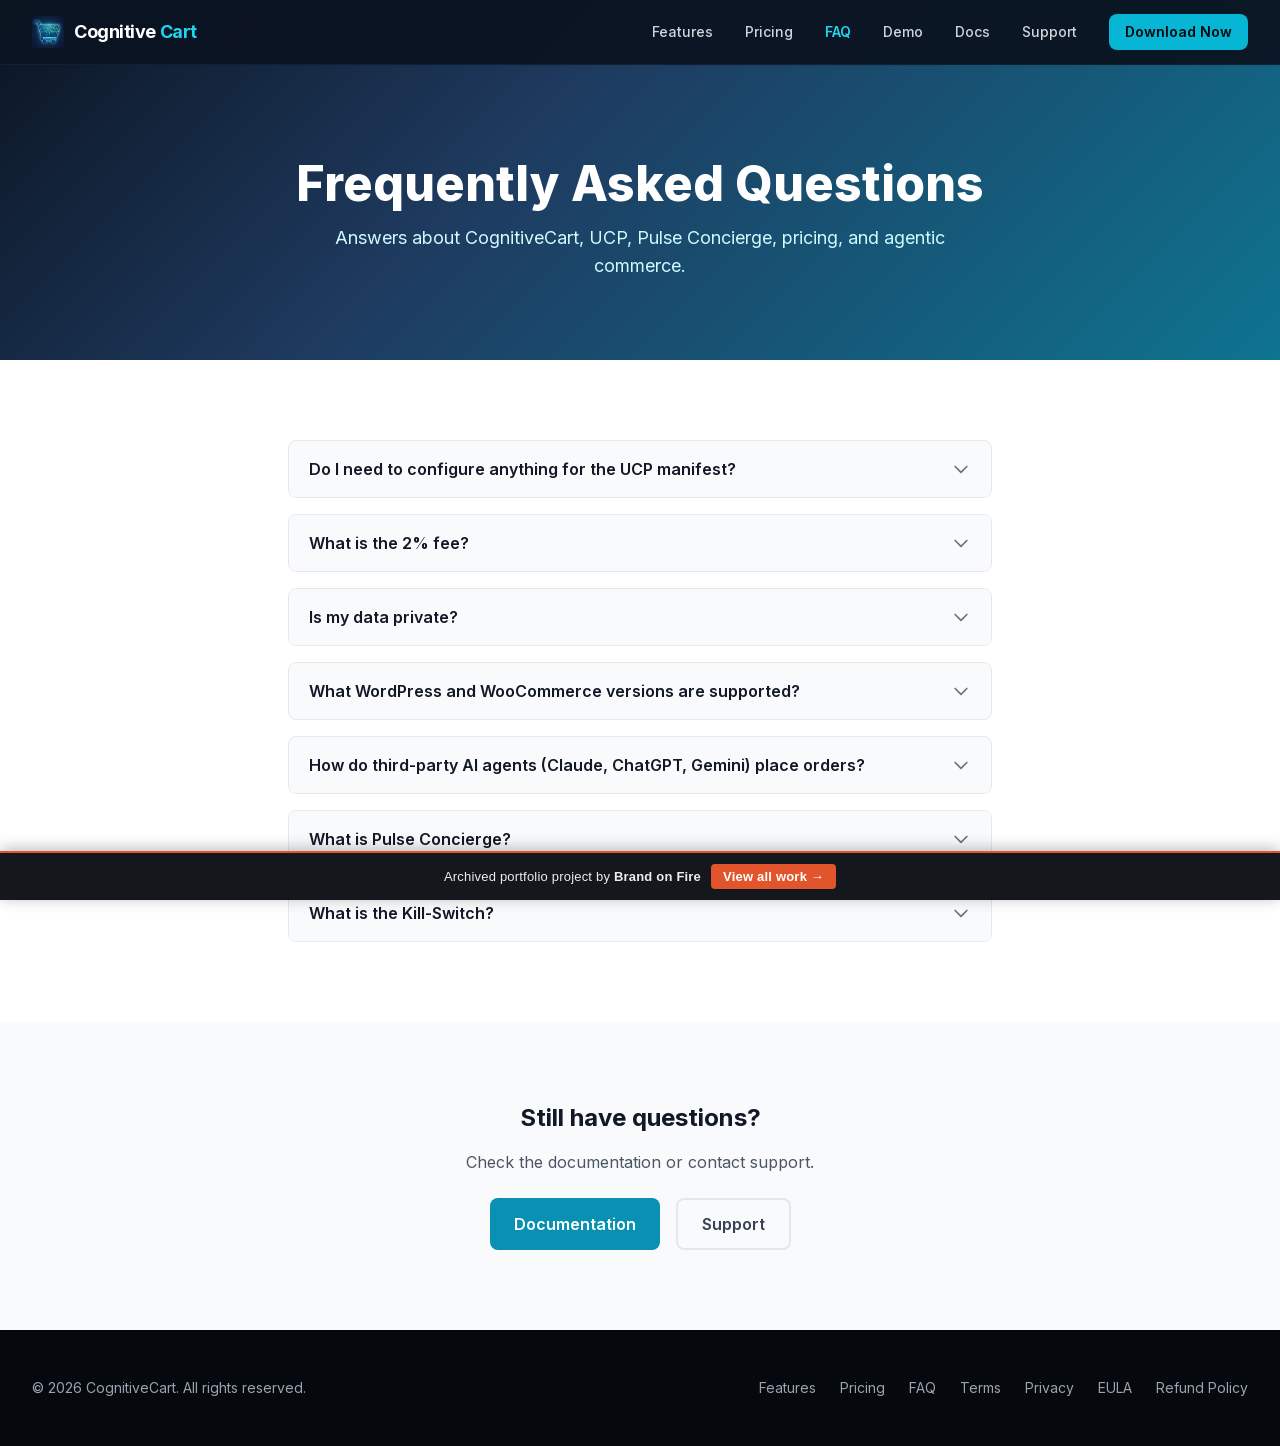
==== faq/index.html @ ac9eb041 "feat: contact forms view-only (pointer-events:none) — no useless form interaction" ====
<!doctype html><html lang="en" data-bofp="0"><head><meta charset="UTF-8"><meta name="viewport" content="width=device-width, initial-scale=1.0"><title>FAQ – CognitiveCart Agentic Commerce Gateway for WooCommerce</title><meta name="description" content="Frequently asked questions about CognitiveCart: UCP manifest, 2% fee, data privacy, requirements, Pulse Concierge, third-party AI checkout, and more."><link rel="canonical" href="/faq/"><meta property="og:type" content="website"><meta property="og:title" content="FAQ – CognitiveCart"><meta property="og:description" content="Frequently asked questions about CognitiveCart for WooCommerce and agentic commerce."><meta property="og:url" content="/faq/"><meta property="og:image" content="../_a/1ff753226290.webp"><meta property="og:site_name" content="CognitiveCart"><meta name="twitter:card" content="summary_large_image"><meta name="twitter:title" content="FAQ – CognitiveCart"><meta name="twitter:description" content="FAQ about CognitiveCart, UCP, Pulse Concierge, and pricing."><link rel="icon" type="image/png" href="../assets/icon.png"><link rel="apple-touch-icon" href="../assets/icon.png"><link rel="stylesheet" href="../style.css"><style>[data-bofp="1"]{background-color:rgb(255, 255, 255)!important;color:rgb(31, 41, 55)!important}[data-bofp="2"]{background-color:rgba(11, 20, 33, 0.95)!important;color:rgb(31, 41, 55)!important}[data-bofp="3"]{background-color:rgb(255, 255, 255)!important;color:rgb(31, 41, 55)!important}[data-bofp="4"]{background-color:rgb(248, 250, 252)!important;color:rgb(31, 41, 55)!important}[data-bofp="5"]{background-color:rgb(5, 8, 13)!important;color:rgb(156, 163, 175)!important}</style><meta name="robots" content="noindex, nofollow"><style id="bof-noform">form,form *,fieldset,fieldset *,input,textarea,select,label.fusion-form-label,.wpcf7,.wpcf7 *,.fusion-form,.fusion-form *,.fusion-contact-form,.fusion-contact-form *,.elementor-form,.elementor-form *,.gform_wrapper,.gform_wrapper *,[class*="contact-form"],[class*="contact-form"] *,[id*="contact-form"],[id*="contact-form"] *{pointer-events:none!important;cursor:default!important;-webkit-user-select:none!important;user-select:none!important}</style></head><body class="font-sans text-gray-800 bg-white antialiased" data-bofp="1"><header class="fixed top-0 left-0 right-0 z-50 bg-navy-800/95 backdrop-blur-sm border-b border-navy-700 shadow-sm" data-bofp="2"><nav class="max-w-7xl mx-auto px-4 sm:px-6 lg:px-8"><div class="flex items-center justify-between h-16"><a href="../index.html" class="flex items-center gap-2.5"><img src="../_a/330b954e0a49.webp" alt="CognitiveCart icon" class="h-8 w-8" decoding="sync"><span class="text-lg font-bold text-white tracking-tight">Cognitive <span class="text-cyan-400">Cart</span></span></a><div class="hidden md:flex items-center gap-8"><a href="../features/index.html" class="text-sm font-medium text-gray-300 hover:text-cyan-400 transition-colors">Features</a><a href="../pricing/index.html" class="text-sm font-medium text-gray-300 hover:text-cyan-400 transition-colors">Pricing</a><a href="../faq/index.html" class="text-sm font-medium text-cyan-400 font-semibold">FAQ</a><a href="https://demo.cognitivecartplugin.com" target="_blank" rel="noopener" class="text-sm font-medium text-gray-300 hover:text-cyan-400 transition-colors">Demo</a><a href="https://docs.cognitivecartplugin.com" target="_blank" rel="noopener" class="text-sm font-medium text-gray-300 hover:text-cyan-400 transition-colors">Docs</a><a href="https://gauchoplugins.com/support" target="_blank" rel="noopener" class="text-sm font-medium text-gray-300 hover:text-cyan-400 transition-colors">Support</a><button type="button" id="fs-download-nav" class="inline-flex items-center px-4 py-2 bg-cyan-500 text-navy-900 text-sm font-semibold rounded-lg hover:bg-cyan-400 transition-colors shadow-sm cursor-pointer">Download Now</button></div><button id="mobile-menu-btn" class="md:hidden p-2 text-gray-300 hover:text-cyan-400" aria-label="Toggle menu"><svg class="w-6 h-6" fill="none" stroke="currentColor" viewBox="0 0 24 24"><path stroke-linecap="round" stroke-linejoin="round" stroke-width="2" d="M4 6h16M4 12h16M4 18h16"></path></svg></button></div><div id="mobile-menu" class="hidden md:hidden pb-4"><div class="flex flex-col gap-3"><a href="../features/index.html" class="text-sm font-medium text-gray-300 py-1">Features</a><a href="../pricing/index.html" class="text-sm font-medium text-gray-300 py-1">Pricing</a><a href="../faq/index.html" class="text-sm font-medium text-cyan-400 py-1">FAQ</a><a href="https://demo.cognitivecartplugin.com" target="_blank" rel="noopener" class="text-sm font-medium text-gray-300 hover:text-cyan-400 py-1">Demo</a><a href="https://docs.cognitivecartplugin.com" target="_blank" rel="noopener" class="text-sm font-medium text-gray-300 py-1">Docs</a><a href="https://gauchoplugins.com/support" target="_blank" rel="noopener" class="text-sm font-medium text-gray-300 py-1">Support</a><button type="button" class="fs-download-btn inline-flex items-center justify-center px-4 py-2 bg-cyan-500 text-navy-900 text-sm font-semibold rounded-lg mt-2 cursor-pointer">Download Now</button></div></div></nav></header><main><section class="gradient-hero pt-32 pb-16 lg:pt-40 lg:pb-20"><div class="max-w-4xl mx-auto px-4 sm:px-6 lg:px-8 text-center"><h1 class="text-4xl sm:text-5xl font-extrabold text-white mb-4">Frequently Asked Questions</h1><p class="text-lg text-cyan-100 max-w-2xl mx-auto">Answers about CognitiveCart, UCP, Pulse Concierge, pricing, and agentic commerce.</p></div></section><section class="py-16 lg:py-20 bg-white" data-bofp="3"><div class="max-w-3xl mx-auto px-4 sm:px-6 lg:px-8"><div class="space-y-4"><div class="border border-gray-200 rounded-lg overflow-hidden"><button type="button" class="faq-toggle w-full text-left py-4 px-5 font-semibold text-gray-900 bg-gray-50 hover:bg-gray-100 transition-colors flex items-center justify-between" aria-expanded="false" data-faq="0">
                            Do I need to configure anything for the UCP manifest?
                            <svg class="w-5 h-5 text-gray-500 flex-shrink-0 ml-2 faq-icon" fill="none" stroke="currentColor" viewBox="0 0 24 24"><path stroke-linecap="round" stroke-linejoin="round" stroke-width="2" d="M19 9l-7 7-7-7"></path></svg></button><div class="faq-answer py-4 px-5 bg-white border-t border-gray-100" id="faq-0">No. The UCP manifest is served automatically at <code class="bg-gray-100 px-1 rounded">/.well-known/ucp</code> from your WordPress site. No middleware configuration, API keys, or secrets required. AI crawlers discover your store automatically.</div></div><div class="border border-gray-200 rounded-lg overflow-hidden"><button type="button" class="faq-toggle w-full text-left py-4 px-5 font-semibold text-gray-900 bg-gray-50 hover:bg-gray-100 transition-colors flex items-center justify-between" aria-expanded="false" data-faq="1">
                            What is the 2% fee?
                            <svg class="w-5 h-5 text-gray-500 flex-shrink-0 ml-2 faq-icon" fill="none" stroke="currentColor" viewBox="0 0 24 24"><path stroke-linecap="round" stroke-linejoin="round" stroke-width="2" d="M19 9l-7 7-7-7"></path></svg></button><div class="faq-answer py-4 px-5 bg-white border-t border-gray-100" id="faq-1">The 2% fee applies only to AI-facilitated transactions when Stripe is connected. Community tier ($0) includes all plugin features. Growth tier (2%) adds transaction log and Checkout Sessions for chat and third-party AI agents. Normal WooCommerce checkout has no platform fee.</div></div><div class="border border-gray-200 rounded-lg overflow-hidden"><button type="button" class="faq-toggle w-full text-left py-4 px-5 font-semibold text-gray-900 bg-gray-50 hover:bg-gray-100 transition-colors flex items-center justify-between" aria-expanded="false" data-faq="2">
                            Is my data private?
                            <svg class="w-5 h-5 text-gray-500 flex-shrink-0 ml-2 faq-icon" fill="none" stroke="currentColor" viewBox="0 0 24 24"><path stroke-linecap="round" stroke-linejoin="round" stroke-width="2" d="M19 9l-7 7-7-7"></path></svg></button><div class="faq-answer py-4 px-5 bg-white border-t border-gray-100" id="faq-2">Telemetry requires opt-in. No PII is stored. Daily salted hashing ensures anonymous session correlation only.</div></div><div class="border border-gray-200 rounded-lg overflow-hidden"><button type="button" class="faq-toggle w-full text-left py-4 px-5 font-semibold text-gray-900 bg-gray-50 hover:bg-gray-100 transition-colors flex items-center justify-between" aria-expanded="false" data-faq="3">
                            What WordPress and WooCommerce versions are supported?
                            <svg class="w-5 h-5 text-gray-500 flex-shrink-0 ml-2 faq-icon" fill="none" stroke="currentColor" viewBox="0 0 24 24"><path stroke-linecap="round" stroke-linejoin="round" stroke-width="2" d="M19 9l-7 7-7-7"></path></svg></button><div class="faq-answer py-4 px-5 bg-white border-t border-gray-100" id="faq-3">CognitiveCart requires WordPress 6.0+, PHP 7.4+, and WooCommerce 8.0+. It is tested up to WooCommerce 9.0 and is HPOS (High-Performance Order Storage) compatible.</div></div><div class="border border-gray-200 rounded-lg overflow-hidden"><button type="button" class="faq-toggle w-full text-left py-4 px-5 font-semibold text-gray-900 bg-gray-50 hover:bg-gray-100 transition-colors flex items-center justify-between" aria-expanded="false" data-faq="4">
                            How do third-party AI agents (Claude, ChatGPT, Gemini) place orders?
                            <svg class="w-5 h-5 text-gray-500 flex-shrink-0 ml-2 faq-icon" fill="none" stroke="currentColor" viewBox="0 0 24 24"><path stroke-linecap="round" stroke-linejoin="round" stroke-width="2" d="M19 9l-7 7-7-7"></path></svg></button><div class="faq-answer py-4 px-5 bg-white border-t border-gray-100" id="faq-4">Third-party AI agents do not have access to the customer's WooCommerce session. They discover the store via the UCP manifest, get products via GET /products, then create a checkout session via POST /checkout/create-session with line_items. The user is redirected to the returned Stripe Checkout URL to pay. After payment, the plugin's checkout/complete handler creates the WooCommerce order. Your store must have Stripe Connect configured (CognitiveCart → Connectivity).</div></div><div class="border border-gray-200 rounded-lg overflow-hidden"><button type="button" class="faq-toggle w-full text-left py-4 px-5 font-semibold text-gray-900 bg-gray-50 hover:bg-gray-100 transition-colors flex items-center justify-between" aria-expanded="false" data-faq="5">
                            What is Pulse Concierge?
                            <svg class="w-5 h-5 text-gray-500 flex-shrink-0 ml-2 faq-icon" fill="none" stroke="currentColor" viewBox="0 0 24 24"><path stroke-linecap="round" stroke-linejoin="round" stroke-width="2" d="M19 9l-7 7-7-7"></path></svg></button><div class="faq-answer py-4 px-5 bg-white border-t border-gray-100" id="faq-5">Pulse Concierge detects high-intent visitors using behavioral triggers (e.g. variant cycling, cart stall, coupon hover, scroll depth). When multiple triggers in a group fire, the AI generates a relevant, sales-focused nudge. You can enable an optional AI chat widget on shop pages; nudges then appear in the chat. Requires Worker URL to be configured for AI-generated nudges.</div></div><div class="border border-gray-200 rounded-lg overflow-hidden"><button type="button" class="faq-toggle w-full text-left py-4 px-5 font-semibold text-gray-900 bg-gray-50 hover:bg-gray-100 transition-colors flex items-center justify-between" aria-expanded="false" data-faq="6">
                            What is the Kill-Switch?
                            <svg class="w-5 h-5 text-gray-500 flex-shrink-0 ml-2 faq-icon" fill="none" stroke="currentColor" viewBox="0 0 24 24"><path stroke-linecap="round" stroke-linejoin="round" stroke-width="2" d="M19 9l-7 7-7-7"></path></svg></button><div class="faq-answer py-4 px-5 bg-white border-t border-gray-100" id="faq-6">The Kill-Switch is an emergency toggle in the Intelligence Dashboard to suspend all autonomous agent activity. When active, Pulse and agent-facing features are suspended so you stay in control of when AI can interact with your store.</div></div></div></div></section><section class="py-16 lg:py-20 bg-surface-50" data-bofp="4"><div class="max-w-4xl mx-auto px-4 sm:px-6 lg:px-8 text-center"><h2 class="text-2xl font-bold text-gray-900 mb-4">Still have questions?</h2><p class="text-gray-600 mb-6">Check the documentation or contact support.</p><div class="flex flex-col sm:flex-row gap-4 justify-center"><a href="https://docs.cognitivecartplugin.com" target="_blank" rel="noopener" class="inline-flex items-center justify-center px-6 py-3 bg-cyan-600 text-white font-semibold rounded-lg hover:bg-cyan-700 transition-colors">Documentation</a><a href="https://gauchoplugins.com/support" target="_blank" rel="noopener" class="inline-flex items-center justify-center px-6 py-3 border-2 border-gray-200 text-gray-700 font-semibold rounded-lg hover:border-cyan-300 hover:text-cyan-600 transition-colors">Support</a></div></div></section></main><footer class="bg-navy-900 text-gray-400 py-12" data-bofp="5"><div class="max-w-7xl mx-auto px-4 sm:px-6 lg:px-8"><div class="flex flex-col sm:flex-row items-center justify-between gap-4 text-sm"><p>© 2026 CognitiveCart. All rights reserved.</p><div class="flex gap-6"><a href="../features/index.html" class="hover:text-cyan-400 transition-colors">Features</a><a href="../pricing/index.html" class="hover:text-cyan-400 transition-colors">Pricing</a><a href="../faq/index.html" class="hover:text-cyan-400 transition-colors">FAQ</a><a href="../terms/index.html" class="hover:text-cyan-400 transition-colors">Terms</a><a href="../privacy/index.html" class="hover:text-cyan-400 transition-colors">Privacy</a><a href="https://freemius.com/product/24832/cognitive-cart/legal/eula/" target="_blank" rel="noopener" class="hover:text-cyan-400 transition-colors">EULA</a><a href="https://freemius.com/product/24832/cognitive-cart/legal/eula/#refund_policy_summary" target="_blank" rel="noopener" class="hover:text-cyan-400 transition-colors">Refund Policy</a></div></div></div></footer><!-- bof-portfolio-bar --><a href="https://brandonfire.com/portfolio/" id="bof-portfolio-bar" rel="noopener" style="position:fixed;left:0;right:0;bottom:0;z-index:2147483647;display:flex;align-items:center;justify-content:center;gap:10px;flex-wrap:wrap;background:#14181c;color:#ffffff !important;font-family:-apple-system,BlinkMacSystemFont,'Segoe UI',Roboto,Helvetica,Arial,sans-serif;font-size:13px;font-weight:500;line-height:1;letter-spacing:.2px;padding:11px 16px;text-decoration:none !important;box-shadow:0 -2px 14px rgba(0,0,0,.28);border-top:2px solid #e2542c;box-sizing:border-box;"><span style="opacity:.92;color:#fff;">Archived portfolio project by <strong style="font-weight:700;color:#fff;">Brand&nbsp;on&nbsp;Fire</strong></span><span style="background:#e2542c;color:#fff;padding:6px 12px;border-radius:4px;font-weight:600;white-space:nowrap;">View&nbsp;all&nbsp;work&nbsp;&rarr;</span></a><!-- /bof-portfolio-bar --></body></html>
---- style.css ----
.gradient-hero{background:linear-gradient(135deg,rgb(11,20,33) 0%,rgb(30,58,95) 40%,rgb(14,116,144) 100%);}.card-hover{transition:transform 0.2s,box-shadow 0.2s;}.fade-in{animation:0.6s ease-out 0s 1 normal none running fadeIn;}@keyframes fadeIn{0%{opacity:0;transform:translateY(20px);}100%{opacity:1;transform:translateY(0px);}}*,::before,::after{--tw-border-spacing-x:0;--tw-border-spacing-y:0;--tw-translate-x:0;--tw-translate-y:0;--tw-rotate:0;--tw-skew-x:0;--tw-skew-y:0;--tw-scale-x:1;--tw-scale-y:1;--tw-pan-x:;--tw-pan-y:;--tw-pinch-zoom:;--tw-scroll-snap-strictness:proximity;--tw-gradient-from-position:;--tw-gradient-via-position:;--tw-gradient-to-position:;--tw-ordinal:;--tw-slashed-zero:;--tw-numeric-figure:;--tw-numeric-spacing:;--tw-numeric-fraction:;--tw-ring-inset:;--tw-ring-offset-width:0px;--tw-ring-offset-color:#fff;--tw-ring-color:rgb(59 130 246 / 0.5);--tw-ring-offset-shadow:0 0 #0000;--tw-ring-shadow:0 0 #0000;--tw-shadow:0 0 #0000;--tw-shadow-colored:0 0 #0000;--tw-blur:;--tw-brightness:;--tw-contrast:;--tw-grayscale:;--tw-hue-rotate:;--tw-invert:;--tw-saturate:;--tw-sepia:;--tw-drop-shadow:;--tw-backdrop-blur:;--tw-backdrop-brightness:;--tw-backdrop-contrast:;--tw-backdrop-grayscale:;--tw-backdrop-hue-rotate:;--tw-backdrop-invert:;--tw-backdrop-opacity:;--tw-backdrop-saturate:;--tw-backdrop-sepia:;--tw-contain-size:;--tw-contain-layout:;--tw-contain-paint:;--tw-contain-style:;}*,::after,::before{box-sizing:border-box;border-width:0px;border-style:solid;border-color:rgb(229,231,235);}:host,html{line-height:1.5;text-size-adjust:100%;tab-size:4;font-family:Inter,system-ui,sans-serif;font-feature-settings:normal;font-variation-settings:normal;-webkit-tap-highlight-color:transparent;}body{margin:0px;line-height:inherit;}h1,h2,h3,h4,h5,h6{font-size:inherit;font-weight:inherit;}a{color:inherit;text-decoration:inherit;}code,kbd,pre,samp{font-family:ui-monospace,SFMono-Regular,Menlo,Monaco,Consolas,"Liberation Mono","Courier New",monospace;font-feature-settings:normal;font-variation-settings:normal;font-size:1em;}button,input,optgroup,select,textarea{font-family:inherit;font-feature-settings:inherit;font-variation-settings:inherit;font-size:100%;font-weight:inherit;line-height:inherit;letter-spacing:inherit;color:inherit;margin:0px;padding:0px;}button,select{text-transform:none;}button,input:where([type="button"]),input:where([type="reset"]),input:where([type="submit"]){appearance:button;background-color:transparent;background-image:none;}blockquote,dd,dl,figure,h1,h2,h3,h4,h5,h6,hr,p,pre{margin:0px;}menu,ol,ul{list-style:none;margin:0px;padding:0px;}[role="button"],button{cursor:pointer;}audio,canvas,embed,iframe,img,object,svg,video{display:block;vertical-align:middle;}img,video{max-width:100%;height:auto;}.fixed{position:fixed;}.absolute{position:absolute;}.relative{position:relative;}.-top-3{top:-0.75rem;}.left-0{left:0px;}.left-1\/2{left:50%;}.right-0{right:0px;}.top-0{top:0px;}.z-50{z-index:50;}.mx-auto{margin-left:auto;margin-right:auto;}.mb-1{margin-bottom:0.25rem;}.mb-12{margin-bottom:3rem;}.mb-16{margin-bottom:4rem;}.mb-2{margin-bottom:0.5rem;}.mb-3{margin-bottom:0.75rem;}.mb-4{margin-bottom:1rem;}.mb-6{margin-bottom:1.5rem;}.mb-8{margin-bottom:2rem;}.ml-1{margin-left:0.25rem;}.mt-0\.5{margin-top:0.125rem;}.mt-12{margin-top:3rem;}.mt-2{margin-top:0.5rem;}.mt-4{margin-top:1rem;}.mt-8{margin-top:2rem;}.block{display:block;}.flex{display:flex;}.inline-flex{display:inline-flex;}.grid{display:grid;}.hidden{display:none;}.h-12{height:3rem;}.h-16{height:4rem;}.h-4{height:1rem;}.h-5{height:1.25rem;}.h-6{height:1.5rem;}.h-8{height:2rem;}.w-12{width:3rem;}.w-16{width:4rem;}.w-4{width:1rem;}.w-5{width:1.25rem;}.w-6{width:1.5rem;}.w-8{width:2rem;}.w-full{width:100%;}.max-w-2xl{max-width:42rem;}.max-w-4xl{max-width:56rem;}.max-w-5xl{max-width:64rem;}.max-w-7xl{max-width:80rem;}.max-w-xl{max-width:36rem;}.flex-shrink-0{flex-shrink:0;}.-translate-x-1\/2{--tw-translate-x:-50%;transform:translate(var(--tw-translate-x),var(--tw-translate-y)) rotate(var(--tw-rotate)) skewX(var(--tw-skew-x)) skewY(var(--tw-skew-y)) scaleX(var(--tw-scale-x)) scaleY(var(--tw-scale-y));}.cursor-pointer{cursor:pointer;}.flex-col{flex-direction:column;}.flex-wrap{flex-wrap:wrap;}.items-start{align-items:flex-start;}.items-center{align-items:center;}.items-baseline{align-items:baseline;}.justify-center{justify-content:center;}.justify-between{justify-content:space-between;}.gap-1{gap:0.25rem;}.gap-1\.5{gap:0.375rem;}.gap-12{gap:3rem;}.gap-2{gap:0.5rem;}.gap-2\.5{gap:0.625rem;}.gap-3{gap:0.75rem;}.gap-4{gap:1rem;}.gap-6{gap:1.5rem;}.gap-8{gap:2rem;}.gap-x-4{column-gap:1rem;}.gap-y-1{row-gap:0.25rem;}.space-y-3 >:not([hidden]) ~:not([hidden]){--tw-space-y-reverse:0;margin-top:calc(0.75rem * calc(1 - var(--tw-space-y-reverse)));margin-bottom:calc(0.75rem * var(--tw-space-y-reverse));}.rounded{border-radius:0.25rem;}.rounded-2xl{border-radius:1rem;}.rounded-full{border-radius:9999px;}.rounded-lg{border-radius:0.5rem;}.rounded-xl{border-radius:0.75rem;}.border{border-width:1px;}.border-2{border-width:2px;}.border-b{border-bottom-width:1px;}.border-t{border-top-width:1px;}.border-cyan-100{--tw-border-opacity:1;border-color:rgb(179 245 255 / var(--tw-border-opacity,1));}.border-cyan-400\/30{border-color:rgba(34,211,238,0.3);}.border-cyan-500{--tw-border-opacity:1;border-color:rgb(6 182 212 / var(--tw-border-opacity,1));}.border-cyan-500\/30{border-color:rgba(6,182,212,0.3);}.border-cyan-500\/40{border-color:rgba(6,182,212,0.4);}.border-gray-100{--tw-border-opacity:1;border-color:rgb(243 244 246 / var(--tw-border-opacity,1));}.border-gray-200{--tw-border-opacity:1;border-color:rgb(229 231 235 / var(--tw-border-opacity,1));}.border-navy-100{--tw-border-opacity:1;border-color:rgb(184 193 217 / var(--tw-border-opacity,1));}.border-navy-600{--tw-border-opacity:1;border-color:rgb(23 45 74 / var(--tw-border-opacity,1));}.border-navy-700{--tw-border-opacity:1;border-color:rgb(17 32 54 / var(--tw-border-opacity,1));}.bg-cyan-50{--tw-bg-opacity:1;background-color:rgb(229 252 255 / var(--tw-bg-opacity,1));}.bg-cyan-500{--tw-bg-opacity:1;background-color:rgb(6 182 212 / var(--tw-bg-opacity,1));}.bg-cyan-500\/20{background-color:rgba(6,182,212,0.2);}.bg-cyan-600{--tw-bg-opacity:1;background-color:rgb(8 145 178 / var(--tw-bg-opacity,1));}.bg-gray-100{--tw-bg-opacity:1;background-color:rgb(243 244 246 / var(--tw-bg-opacity,1));}.bg-navy-100{--tw-bg-opacity:1;background-color:rgb(184 193 217 / var(--tw-bg-opacity,1));}.bg-navy-700{--tw-bg-opacity:1;background-color:rgb(17 32 54 / var(--tw-bg-opacity,1));}.bg-navy-800{--tw-bg-opacity:1;background-color:rgb(11 20 33 / var(--tw-bg-opacity,1));}.bg-navy-800\/95{background-color:rgba(11,20,33,0.95);}.bg-navy-900{--tw-bg-opacity:1;background-color:rgb(5 8 13 / var(--tw-bg-opacity,1));}.bg-surface-50{--tw-bg-opacity:1;background-color:rgb(248 250 252 / var(--tw-bg-opacity,1));}.bg-white{--tw-bg-opacity:1;background-color:rgb(255 255 255 / var(--tw-bg-opacity,1));}.bg-white\/10{background-color:rgba(255,255,255,0.1);}.bg-gradient-to-br{background-image:linear-gradient(to bottom right,var(--tw-gradient-stops));}.from-cyan-50{--tw-gradient-from:#E5FCFF var(--tw-gradient-from-position);--tw-gradient-to:rgb(229 252 255 / 0) var(--tw-gradient-to-position);--tw-gradient-stops:var(--tw-gradient-from),var(--tw-gradient-to);}.from-navy-50{--tw-gradient-from:#E6E9F2 var(--tw-gradient-from-position);--tw-gradient-to:rgb(230 233 242 / 0) var(--tw-gradient-to-position);--tw-gradient-stops:var(--tw-gradient-from),var(--tw-gradient-to);}.to-cyan-50{--tw-gradient-to:#E5FCFF var(--tw-gradient-to-position);}.to-navy-50{--tw-gradient-to:#E6E9F2 var(--tw-gradient-to-position);}.p-2{padding:0.5rem;}.p-6{padding:1.5rem;}.p-8{padding:2rem;}.px-1{padding-left:0.25rem;padding-right:0.25rem;}.px-2{padding-left:0.5rem;padding-right:0.5rem;}.px-3{padding-left:0.75rem;padding-right:0.75rem;}.px-4{padding-left:1rem;padding-right:1rem;}.px-6{padding-left:1.5rem;padding-right:1.5rem;}.px-8{padding-left:2rem;padding-right:2rem;}.py-0\.5{padding-top:0.125rem;padding-bottom:0.125rem;}.py-1{padding-top:0.25rem;padding-bottom:0.25rem;}.py-1\.5{padding-top:0.375rem;padding-bottom:0.375rem;}.py-16{padding-top:4rem;padding-bottom:4rem;}.py-2{padding-top:0.5rem;padding-bottom:0.5rem;}.py-20{padding-top:5rem;padding-bottom:5rem;}.py-3{padding-top:0.75rem;padding-bottom:0.75rem;}.py-3\.5{padding-top:0.875rem;padding-bottom:0.875rem;}.py-4{padding-top:1rem;padding-bottom:1rem;}.py-6{padding-top:1.5rem;padding-bottom:1.5rem;}.pb-20{padding-bottom:5rem;}.pb-4{padding-bottom:1rem;}.pt-32{padding-top:8rem;}.pt-8{padding-top:2rem;}.text-center{text-align:center;}.font-sans{font-family:Inter,system-ui,sans-serif;}.text-3xl{font-size:1.875rem;line-height:2.25rem;}.text-4xl{font-size:2.25rem;line-height:2.5rem;}.text-base{font-size:1rem;line-height:1.5rem;}.text-lg{font-size:1.125rem;line-height:1.75rem;}.text-sm{font-size:0.875rem;line-height:1.25rem;}.text-xl{font-size:1.25rem;line-height:1.75rem;}.text-xs{font-size:0.75rem;line-height:1rem;}.font-bold{font-weight:700;}.font-extrabold{font-weight:800;}.font-medium{font-weight:500;}.font-semibold{font-weight:600;}.leading-relaxed{line-height:1.625;}.leading-tight{line-height:1.25;}.tracking-tight{letter-spacing:-0.025em;}.text-cyan-100{--tw-text-opacity:1;color:rgb(179 245 255 / var(--tw-text-opacity,1));}.text-cyan-300{--tw-text-opacity:1;color:rgb(77 231 255 / var(--tw-text-opacity,1));}.text-cyan-400{--tw-text-opacity:1;color:rgb(34 211 238 / var(--tw-text-opacity,1));}.text-cyan-500{--tw-text-opacity:1;color:rgb(6 182 212 / var(--tw-text-opacity,1));}.text-cyan-600{--tw-text-opacity:1;color:rgb(8 145 178 / var(--tw-text-opacity,1));}.text-gray-300{--tw-text-opacity:1;color:rgb(209 213 219 / var(--tw-text-opacity,1));}.text-gray-400{--tw-text-opacity:1;color:rgb(156 163 175 / var(--tw-text-opacity,1));}.text-gray-500{--tw-text-opacity:1;color:rgb(107 114 128 / var(--tw-text-opacity,1));}.text-gray-600{--tw-text-opacity:1;color:rgb(75 85 99 / var(--tw-text-opacity,1));}.text-gray-700{--tw-text-opacity:1;color:rgb(55 65 81 / var(--tw-text-opacity,1));}.text-gray-800{--tw-text-opacity:1;color:rgb(31 41 55 / var(--tw-text-opacity,1));}.text-gray-900{--tw-text-opacity:1;color:rgb(17 24 39 / var(--tw-text-opacity,1));}.text-green-500{--tw-text-opacity:1;color:rgb(34 197 94 / var(--tw-text-opacity,1));}.text-navy-600{--tw-text-opacity:1;color:rgb(23 45 74 / var(--tw-text-opacity,1));}.text-navy-900{--tw-text-opacity:1;color:rgb(5 8 13 / var(--tw-text-opacity,1));}.text-white{--tw-text-opacity:1;color:rgb(255 255 255 / var(--tw-text-opacity,1));}.text-white\/90{color:rgba(255,255,255,0.9);}.antialiased{-webkit-font-smoothing:antialiased;}.opacity-90{opacity:0.9;}.shadow-2xl{--tw-shadow:0 25px 50px -12px rgb(0 0 0 / 0.25);--tw-shadow-colored:0 25px 50px -12px var(--tw-shadow-color);box-shadow:var(--tw-ring-offset-shadow,0 0 #0000),var(--tw-ring-shadow,0 0 #0000),var(--tw-shadow);}.shadow-lg{--tw-shadow:0 10px 15px -3px rgb(0 0 0 / 0.1),0 4px 6px -4px rgb(0 0 0 / 0.1);--tw-shadow-colored:0 10px 15px -3px var(--tw-shadow-color),0 4px 6px -4px var(--tw-shadow-color);box-shadow:var(--tw-ring-offset-shadow,0 0 #0000),var(--tw-ring-shadow,0 0 #0000),var(--tw-shadow);}.shadow-sm{--tw-shadow:0 1px 2px 0 rgb(0 0 0 / 0.05);--tw-shadow-colored:0 1px 2px 0 var(--tw-shadow-color);box-shadow:var(--tw-ring-offset-shadow,0 0 #0000),var(--tw-ring-shadow,0 0 #0000),var(--tw-shadow);}.backdrop-blur-sm{--tw-backdrop-blur:blur(4px);backdrop-filter:var(--tw-backdrop-blur) var(--tw-backdrop-brightness) var(--tw-backdrop-contrast) var(--tw-backdrop-grayscale) var(--tw-backdrop-hue-rotate) var(--tw-backdrop-invert) var(--tw-backdrop-opacity) var(--tw-backdrop-saturate) var(--tw-backdrop-sepia);}.transition-colors{transition-property:color,background-color,border-color,text-decoration-color,fill,stroke,-webkit-text-decoration-color;transition-timing-function:cubic-bezier(0.4,0,0.2,1);transition-duration:150ms;}@media (min-width:640px){.sm\:grid-cols-2{grid-template-columns:repeat(2,minmax(0px,1fr));}.sm\:flex-row{flex-direction:row;}.sm\:justify-between{justify-content:space-between;}.sm\:px-6{padding-left:1.5rem;padding-right:1.5rem;}.sm\:text-4xl{font-size:2.25rem;line-height:2.5rem;}.sm\:text-5xl{font-size:3rem;line-height:1;}}@media (min-width:768px){.md\:flex{display:flex;}.md\:hidden{display:none;}.md\:grid-cols-2{grid-template-columns:repeat(2,minmax(0px,1fr));}.md\:grid-cols-3{grid-template-columns:repeat(3,minmax(0px,1fr));}}@media (min-width:1024px){.lg\:block{display:block;}.lg\:grid-cols-2{grid-template-columns:repeat(2,minmax(0px,1fr));}.lg\:grid-cols-3{grid-template-columns:repeat(3,minmax(0px,1fr));}.lg\:grid-cols-4{grid-template-columns:repeat(4,minmax(0px,1fr));}.lg\:gap-12{gap:3rem;}.lg\:gap-16{gap:4rem;}.lg\:gap-8{gap:2rem;}.lg\:px-8{padding-left:2rem;padding-right:2rem;}.lg\:py-28{padding-top:7rem;padding-bottom:7rem;}.lg\:pb-28{padding-bottom:7rem;}.lg\:pt-40{padding-top:10rem;}.lg\:text-6xl{font-size:3.75rem;line-height:1;}.lg\:text-xl{font-size:1.25rem;line-height:1.75rem;}}*{background-attachment:scroll !important;}.order-1{order:1;}.order-2{order:2;}.space-y-1 >:not([hidden]) ~:not([hidden]){--tw-space-y-reverse:0;margin-top:calc(0.25rem * calc(1 - var(--tw-space-y-reverse)));margin-bottom:calc(0.25rem * var(--tw-space-y-reverse));}.border-navy-200{--tw-border-opacity:1;border-color:rgb(138 153 192 / var(--tw-border-opacity,1));}.bg-green-50{--tw-bg-opacity:1;background-color:rgb(240 253 244 / var(--tw-bg-opacity,1));}.bg-navy-800\/5{background-color:rgba(11,20,33,0.05);}.p-4{padding:1rem;}.px-1\.5{padding-left:0.375rem;padding-right:0.375rem;}.px-2\.5{padding-left:0.625rem;padding-right:0.625rem;}.py-12{padding-top:3rem;padding-bottom:3rem;}.pb-16{padding-bottom:4rem;}.font-mono{font-family:ui-monospace,SFMono-Regular,Menlo,Monaco,Consolas,"Liberation Mono","Courier New",monospace;}.text-2xl{font-size:1.5rem;line-height:2rem;}.text-green-700{--tw-text-opacity:1;color:rgb(21 128 61 / var(--tw-text-opacity,1));}@media (min-width:640px){.sm\:grid-cols-2{grid-template-columns:repeat(2,minmax(0px,1fr));}.sm\:flex-row{flex-direction:row;}.sm\:px-6{padding-left:1.5rem;padding-right:1.5rem;}.sm\:text-5xl{font-size:3rem;line-height:1;}}@media (min-width:768px){.md\:flex{display:flex;}.md\:hidden{display:none;}}@media (min-width:1024px){.lg\:order-1{order:1;}.lg\:order-2{order:2;}.lg\:grid-cols-2{grid-template-columns:repeat(2,minmax(0px,1fr));}.lg\:grid-cols-4{grid-template-columns:repeat(4,minmax(0px,1fr));}.lg\:px-8{padding-left:2rem;padding-right:2rem;}.lg\:py-20{padding-top:5rem;padding-bottom:5rem;}.lg\:py-24{padding-top:6rem;padding-bottom:6rem;}.lg\:pb-20{padding-bottom:5rem;}.lg\:pt-40{padding-top:10rem;}}table{text-indent:0px;border-color:inherit;border-collapse:collapse;}.-mt-1{margin-top:-0.25rem;}.mt-16{margin-top:4rem;}.max-w-3xl{max-width:48rem;}.flex-grow{flex-grow:1;}.space-y-6 >:not([hidden]) ~:not([hidden]){--tw-space-y-reverse:0;margin-top:calc(1.5rem * calc(1 - var(--tw-space-y-reverse)));margin-bottom:calc(1.5rem * var(--tw-space-y-reverse));}.overflow-hidden{overflow:hidden;}.overflow-x-auto{overflow-x:auto;}.bg-gray-50{--tw-bg-opacity:1;background-color:rgb(249 250 251 / var(--tw-bg-opacity,1));}.text-left{text-align:left;}.text-5xl{font-size:3rem;line-height:1;}.text-green-600{--tw-text-opacity:1;color:rgb(22 163 74 / var(--tw-text-opacity,1));}.shadow-xl{--tw-shadow:0 20px 25px -5px rgb(0 0 0 / 0.1),0 8px 10px -6px rgb(0 0 0 / 0.1);--tw-shadow-colored:0 20px 25px -5px var(--tw-shadow-color),0 8px 10px -6px var(--tw-shadow-color);box-shadow:var(--tw-ring-offset-shadow,0 0 #0000),var(--tw-ring-shadow,0 0 #0000),var(--tw-shadow);}@media (min-width:640px){.sm\:flex-row{flex-direction:row;}.sm\:px-6{padding-left:1.5rem;padding-right:1.5rem;}.sm\:text-5xl{font-size:3rem;line-height:1;}}@media (min-width:768px){.md\:flex{display:flex;}.md\:hidden{display:none;}.md\:grid-cols-2{grid-template-columns:repeat(2,minmax(0px,1fr));}}@media (min-width:1024px){.lg\:px-8{padding-left:2rem;padding-right:2rem;}.lg\:py-20{padding-top:5rem;padding-bottom:5rem;}.lg\:pb-20{padding-bottom:5rem;}.lg\:pt-40{padding-top:10rem;}}.faq-answer{display:none;}.ml-2{margin-left:0.5rem;}.space-y-4 >:not([hidden]) ~:not([hidden]){--tw-space-y-reverse:0;margin-top:calc(1rem * calc(1 - var(--tw-space-y-reverse)));margin-bottom:calc(1rem * var(--tw-space-y-reverse));}.px-5{padding-left:1.25rem;padding-right:1.25rem;}.legal-content h2{color:rgb(17,24,39);font-size:1.25rem;font-weight:700;margin-top:2rem;margin-bottom:0.75rem;}.legal-content p{color:rgb(75,85,99);font-size:0.9375rem;line-height:1.75;margin-bottom:0.75rem;}.legal-content a{color:rgb(8,145,178);text-decoration:underline;}.pb-12{padding-bottom:3rem;}.text-cyan-100{--tw-text-opacity:1;color:rgb(207 250 254 / var(--tw-text-opacity,1));}@media (min-width:1024px){.lg\:px-8{padding-left:2rem;padding-right:2rem;}.lg\:py-24{padding-top:6rem;padding-bottom:6rem;}.lg\:pb-16{padding-bottom:4rem;}.lg\:pt-40{padding-top:10rem;}}.legal-content h3{color:rgb(55,65,81);font-size:1.05rem;font-weight:600;margin-top:1.5rem;margin-bottom:0.5rem;}.legal-content ul{list-style:disc;padding-left:1.5rem;margin-bottom:0.75rem;}.legal-content li{color:rgb(75,85,99);font-size:0.9375rem;line-height:1.75;margin-bottom:0.25rem;}b,strong{font-weight:bolder;}@font-face{font-family:'Inter';font-style:normal;font-weight:400;font-display:swap;unicode-range:U+0460-052F,U+1C80-1C8A,U+20B4,U+2DE0-2DFF,U+A640-A69F,U+FE2E-FE2F;}@font-face{font-family:'Inter';font-style:normal;font-weight:400;font-display:swap;unicode-range:U+0301,U+0400-045F,U+0490-0491,U+04B0-04B1,U+2116;}@font-face{font-family:'Inter';font-style:normal;font-weight:400;font-display:swap;unicode-range:U+1F00-1FFF;}@font-face{font-family:'Inter';font-style:normal;font-weight:400;font-display:swap;unicode-range:U+0370-0377,U+037A-037F,U+0384-038A,U+038C,U+038E-03A1,U+03A3-03FF;}@font-face{font-family:'Inter';font-style:normal;font-weight:400;font-display:swap;unicode-range:U+0102-0103,U+0110-0111,U+0128-0129,U+0168-0169,U+01A0-01A1,U+01AF-01B0,U+0300-0301,U+0303-0304,U+0308-0309,U+0323,U+0329,U+1EA0-1EF9,U+20AB;}@font-face{font-family:'Inter';font-style:normal;font-weight:400;font-display:swap;unicode-range:U+0100-02BA,U+02BD-02C5,U+02C7-02CC,U+02CE-02D7,U+02DD-02FF,U+0304,U+0308,U+0329,U+1D00-1DBF,U+1E00-1E9F,U+1EF2-1EFF,U+2020,U+20A0-20AB,U+20AD-20C0,U+2113,U+2C60-2C7F,U+A720-A7FF;}@font-face{font-family:'Inter';font-style:normal;font-weight:400;font-display:swap;src:url(_a/1ab1ad55902b.woff2) format('woff2');unicode-range:U+0000-00FF,U+0131,U+0152-0153,U+02BB-02BC,U+02C6,U+02DA,U+02DC,U+0304,U+0308,U+0329,U+2000-206F,U+20AC,U+2122,U+2191,U+2193,U+2212,U+2215,U+FEFF,U+FFFD;}@font-face{font-family:'Inter';font-style:normal;font-weight:500;font-display:swap;unicode-range:U+0460-052F,U+1C80-1C8A,U+20B4,U+2DE0-2DFF,U+A640-A69F,U+FE2E-FE2F;}@font-face{font-family:'Inter';font-style:normal;font-weight:500;font-display:swap;unicode-range:U+0301,U+0400-045F,U+0490-0491,U+04B0-04B1,U+2116;}@font-face{font-family:'Inter';font-style:normal;font-weight:500;font-display:swap;unicode-range:U+1F00-1FFF;}@font-face{font-family:'Inter';font-style:normal;font-weight:500;font-display:swap;unicode-range:U+0370-0377,U+037A-037F,U+0384-038A,U+038C,U+038E-03A1,U+03A3-03FF;}@font-face{font-family:'Inter';font-style:normal;font-weight:500;font-display:swap;unicode-range:U+0102-0103,U+0110-0111,U+0128-0129,U+0168-0169,U+01A0-01A1,U+01AF-01B0,U+0300-0301,U+0303-0304,U+0308-0309,U+0323,U+0329,U+1EA0-1EF9,U+20AB;}@font-face{font-family:'Inter';font-style:normal;font-weight:500;font-display:swap;unicode-range:U+0100-02BA,U+02BD-02C5,U+02C7-02CC,U+02CE-02D7,U+02DD-02FF,U+0304,U+0308,U+0329,U+1D00-1DBF,U+1E00-1E9F,U+1EF2-1EFF,U+2020,U+20A0-20AB,U+20AD-20C0,U+2113,U+2C60-2C7F,U+A720-A7FF;}@font-face{font-family:'Inter';font-style:normal;font-weight:500;font-display:swap;src:url(_a/1ab1ad55902b.woff2) format('woff2');unicode-range:U+0000-00FF,U+0131,U+0152-0153,U+02BB-02BC,U+02C6,U+02DA,U+02DC,U+0304,U+0308,U+0329,U+2000-206F,U+20AC,U+2122,U+2191,U+2193,U+2212,U+2215,U+FEFF,U+FFFD;}@font-face{font-family:'Inter';font-style:normal;font-weight:600;font-display:swap;unicode-range:U+0460-052F,U+1C80-1C8A,U+20B4,U+2DE0-2DFF,U+A640-A69F,U+FE2E-FE2F;}@font-face{font-family:'Inter';font-style:normal;font-weight:600;font-display:swap;unicode-range:U+0301,U+0400-045F,U+0490-0491,U+04B0-04B1,U+2116;}@font-face{font-family:'Inter';font-style:normal;font-weight:600;font-display:swap;unicode-range:U+1F00-1FFF;}@font-face{font-family:'Inter';font-style:normal;font-weight:600;font-display:swap;unicode-range:U+0370-0377,U+037A-037F,U+0384-038A,U+038C,U+038E-03A1,U+03A3-03FF;}@font-face{font-family:'Inter';font-style:normal;font-weight:600;font-display:swap;unicode-range:U+0102-0103,U+0110-0111,U+0128-0129,U+0168-0169,U+01A0-01A1,U+01AF-01B0,U+0300-0301,U+0303-0304,U+0308-0309,U+0323,U+0329,U+1EA0-1EF9,U+20AB;}@font-face{font-family:'Inter';font-style:normal;font-weight:600;font-display:swap;unicode-range:U+0100-02BA,U+02BD-02C5,U+02C7-02CC,U+02CE-02D7,U+02DD-02FF,U+0304,U+0308,U+0329,U+1D00-1DBF,U+1E00-1E9F,U+1EF2-1EFF,U+2020,U+20A0-20AB,U+20AD-20C0,U+2113,U+2C60-2C7F,U+A720-A7FF;}@font-face{font-family:'Inter';font-style:normal;font-weight:600;font-display:swap;src:url(_a/1ab1ad55902b.woff2) format('woff2');unicode-range:U+0000-00FF,U+0131,U+0152-0153,U+02BB-02BC,U+02C6,U+02DA,U+02DC,U+0304,U+0308,U+0329,U+2000-206F,U+20AC,U+2122,U+2191,U+2193,U+2212,U+2215,U+FEFF,U+FFFD;}@font-face{font-family:'Inter';font-style:normal;font-weight:700;font-display:swap;unicode-range:U+0460-052F,U+1C80-1C8A,U+20B4,U+2DE0-2DFF,U+A640-A69F,U+FE2E-FE2F;}@font-face{font-family:'Inter';font-style:normal;font-weight:700;font-display:swap;unicode-range:U+0301,U+0400-045F,U+0490-0491,U+04B0-04B1,U+2116;}@font-face{font-family:'Inter';font-style:normal;font-weight:700;font-display:swap;unicode-range:U+1F00-1FFF;}@font-face{font-family:'Inter';font-style:normal;font-weight:700;font-display:swap;unicode-range:U+0370-0377,U+037A-037F,U+0384-038A,U+038C,U+038E-03A1,U+03A3-03FF;}@font-face{font-family:'Inter';font-style:normal;font-weight:700;font-display:swap;unicode-range:U+0102-0103,U+0110-0111,U+0128-0129,U+0168-0169,U+01A0-01A1,U+01AF-01B0,U+0300-0301,U+0303-0304,U+0308-0309,U+0323,U+0329,U+1EA0-1EF9,U+20AB;}@font-face{font-family:'Inter';font-style:normal;font-weight:700;font-display:swap;unicode-range:U+0100-02BA,U+02BD-02C5,U+02C7-02CC,U+02CE-02D7,U+02DD-02FF,U+0304,U+0308,U+0329,U+1D00-1DBF,U+1E00-1E9F,U+1EF2-1EFF,U+2020,U+20A0-20AB,U+20AD-20C0,U+2113,U+2C60-2C7F,U+A720-A7FF;}@font-face{font-family:'Inter';font-style:normal;font-weight:700;font-display:swap;src:url(_a/1ab1ad55902b.woff2) format('woff2');unicode-range:U+0000-00FF,U+0131,U+0152-0153,U+02BB-02BC,U+02C6,U+02DA,U+02DC,U+0304,U+0308,U+0329,U+2000-206F,U+20AC,U+2122,U+2191,U+2193,U+2212,U+2215,U+FEFF,U+FFFD;}@font-face{font-family:'Inter';font-style:normal;font-weight:800;font-display:swap;unicode-range:U+0460-052F,U+1C80-1C8A,U+20B4,U+2DE0-2DFF,U+A640-A69F,U+FE2E-FE2F;}@font-face{font-family:'Inter';font-style:normal;font-weight:800;font-display:swap;unicode-range:U+0301,U+0400-045F,U+0490-0491,U+04B0-04B1,U+2116;}@font-face{font-family:'Inter';font-style:normal;font-weight:800;font-display:swap;unicode-range:U+1F00-1FFF;}@font-face{font-family:'Inter';font-style:normal;font-weight:800;font-display:swap;unicode-range:U+0370-0377,U+037A-037F,U+0384-038A,U+038C,U+038E-03A1,U+03A3-03FF;}@font-face{font-family:'Inter';font-style:normal;font-weight:800;font-display:swap;unicode-range:U+0102-0103,U+0110-0111,U+0128-0129,U+0168-0169,U+01A0-01A1,U+01AF-01B0,U+0300-0301,U+0303-0304,U+0308-0309,U+0323,U+0329,U+1EA0-1EF9,U+20AB;}@font-face{font-family:'Inter';font-style:normal;font-weight:800;font-display:swap;unicode-range:U+0100-02BA,U+02BD-02C5,U+02C7-02CC,U+02CE-02D7,U+02DD-02FF,U+0304,U+0308,U+0329,U+1D00-1DBF,U+1E00-1E9F,U+1EF2-1EFF,U+2020,U+20A0-20AB,U+20AD-20C0,U+2113,U+2C60-2C7F,U+A720-A7FF;}@font-face{font-family:'Inter';font-style:normal;font-weight:800;font-display:swap;src:url(_a/1ab1ad55902b.woff2) format('woff2');unicode-range:U+0000-00FF,U+0131,U+0152-0153,U+02BB-02BC,U+02C6,U+02DA,U+02DC,U+0304,U+0308,U+0329,U+2000-206F,U+20AC,U+2122,U+2191,U+2193,U+2212,U+2215,U+FEFF,U+FFFD;}/*BOFH4*/*{background-attachment:scroll!important}.fusion-fullwidth,.fullwidth-box{width:100%!important;position:relative}.parallax-inner,.fusion-bg-parallax{position:absolute!important;inset:0!important;width:100%!important;height:100%!important;background-size:cover!important;background-position:center center!important;transform:none!important;z-index:0!important}.fusion-row:after,.fusion-builder-row:after,.fusion-columns:after,.fusion-builder-column:after,.fusion-clearfix:after,.fusion-footer-widget-area:after{content:"";display:table;clear:both}.fusion-footer,.fusion-footer-widget-area,.fusion-footer-copyright,.fusion-builder-row{clear:both}img{max-width:100%!important;height:auto!important}.flexslider .slides{overflow:hidden!important;width:100%!important}.flexslider .slides>li{width:100%!important;float:none!important}.flexslider .slides>li:nth-child(n+2){display:none!important}html,body{overflow-x:hidden!important}
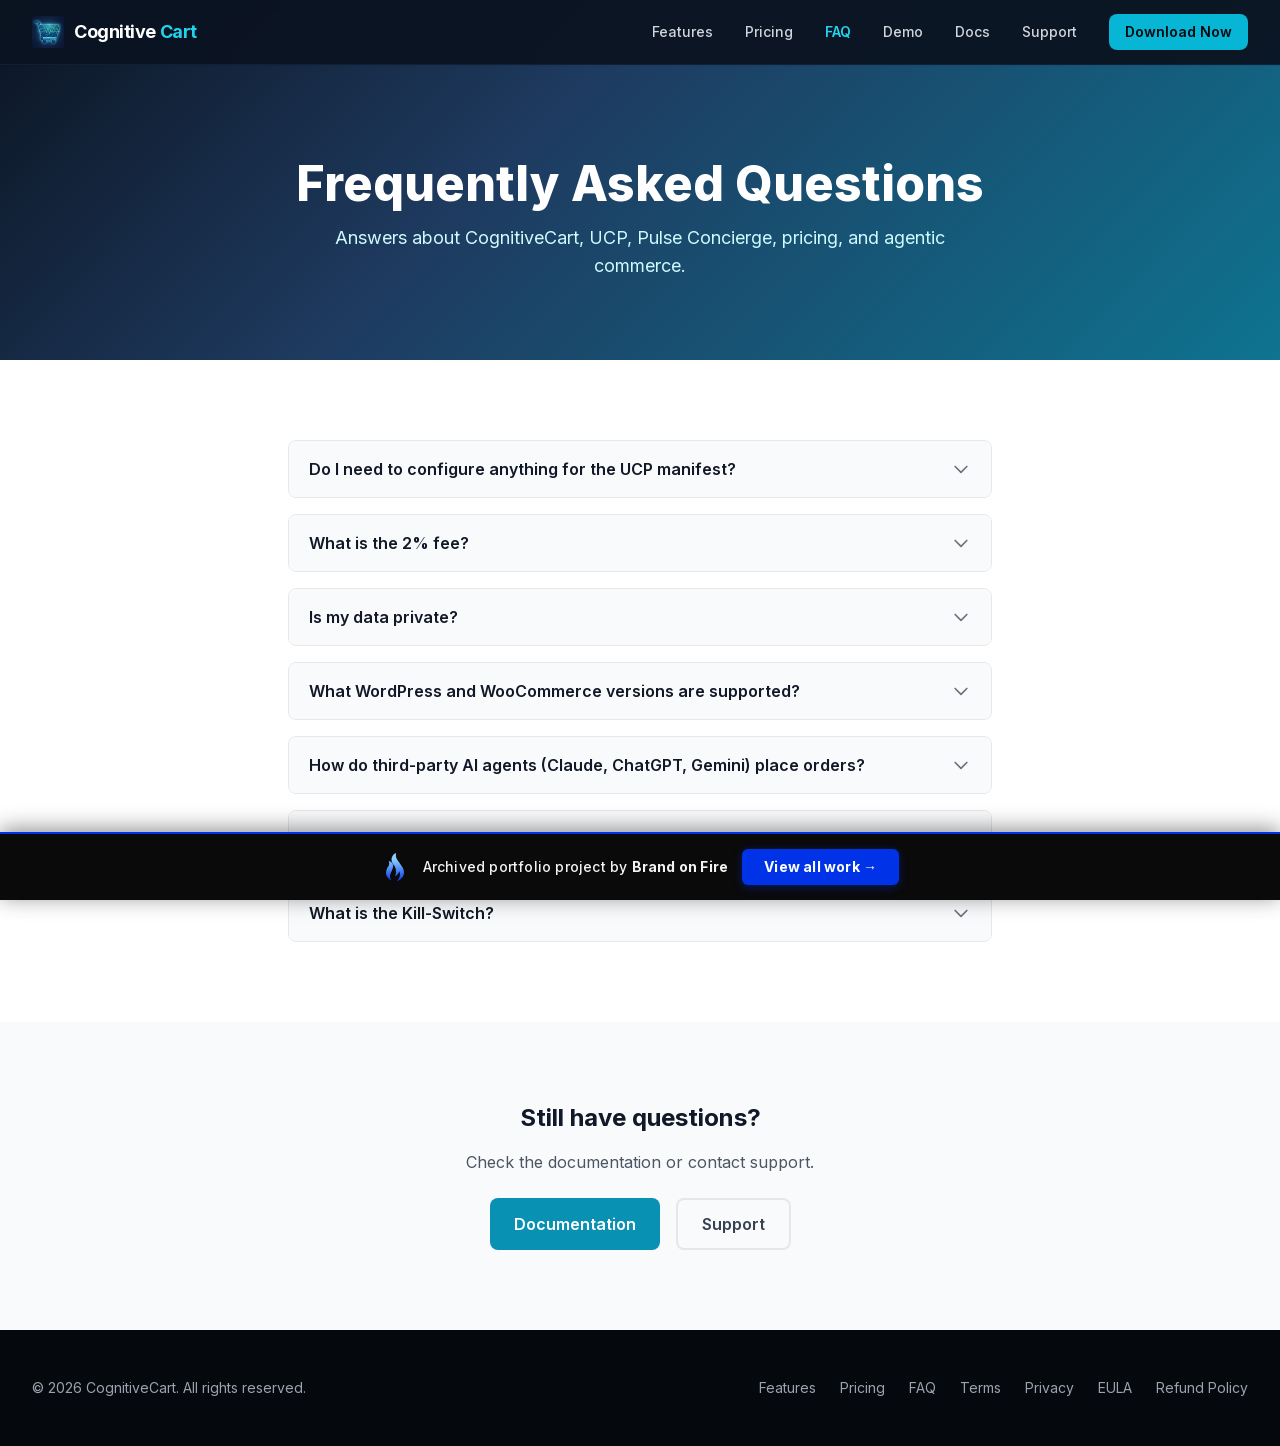
==== commit 256fc816: "Portfolio bar: brandonfire.com theme — flame icon, electric-blue accent, taller, larger button" ====
--- a/faq/index.html
+++ b/faq/index.html
@@ -1,4 +1,4 @@
-<!doctype html><html lang="en" data-bofp="0"><head><meta charset="UTF-8"><meta name="viewport" content="width=device-width, initial-scale=1.0"><title>FAQ – CognitiveCart Agentic Commerce Gateway for WooCommerce</title><meta name="description" content="Frequently asked questions about CognitiveCart: UCP manifest, 2% fee, data privacy, requirements, Pulse Concierge, third-party AI checkout, and more."><link rel="canonical" href="/faq/"><meta property="og:type" content="website"><meta property="og:title" content="FAQ – CognitiveCart"><meta property="og:description" content="Frequently asked questions about CognitiveCart for WooCommerce and agentic commerce."><meta property="og:url" content="/faq/"><meta property="og:image" content="../_a/1ff753226290.webp"><meta property="og:site_name" content="CognitiveCart"><meta name="twitter:card" content="summary_large_image"><meta name="twitter:title" content="FAQ – CognitiveCart"><meta name="twitter:description" content="FAQ about CognitiveCart, UCP, Pulse Concierge, and pricing."><link rel="icon" type="image/png" href="../assets/icon.png"><link rel="apple-touch-icon" href="../assets/icon.png"><link rel="stylesheet" href="../style.css"><style>[data-bofp="1"]{background-color:rgb(255, 255, 255)!important;color:rgb(31, 41, 55)!important}[data-bofp="2"]{background-color:rgba(11, 20, 33, 0.95)!important;color:rgb(31, 41, 55)!important}[data-bofp="3"]{background-color:rgb(255, 255, 255)!important;color:rgb(31, 41, 55)!important}[data-bofp="4"]{background-color:rgb(248, 250, 252)!important;color:rgb(31, 41, 55)!important}[data-bofp="5"]{background-color:rgb(5, 8, 13)!important;color:rgb(156, 163, 175)!important}</style><meta name="robots" content="noindex, nofollow"><style id="bof-noform">form,form *,fieldset,fieldset *,input,textarea,select,label.fusion-form-label,.wpcf7,.wpcf7 *,.fusion-form,.fusion-form *,.fusion-contact-form,.fusion-contact-form *,.elementor-form,.elementor-form *,.gform_wrapper,.gform_wrapper *,[class*="contact-form"],[class*="contact-form"] *,[id*="contact-form"],[id*="contact-form"] *{pointer-events:none!important;cursor:default!important;-webkit-user-select:none!important;user-select:none!important}</style></head><body class="font-sans text-gray-800 bg-white antialiased" data-bofp="1"><header class="fixed top-0 left-0 right-0 z-50 bg-navy-800/95 backdrop-blur-sm border-b border-navy-700 shadow-sm" data-bofp="2"><nav class="max-w-7xl mx-auto px-4 sm:px-6 lg:px-8"><div class="flex items-center justify-between h-16"><a href="../index.html" class="flex items-center gap-2.5"><img src="../_a/330b954e0a49.webp" alt="CognitiveCart icon" class="h-8 w-8" decoding="sync"><span class="text-lg font-bold text-white tracking-tight">Cognitive <span class="text-cyan-400">Cart</span></span></a><div class="hidden md:flex items-center gap-8"><a href="../features/index.html" class="text-sm font-medium text-gray-300 hover:text-cyan-400 transition-colors">Features</a><a href="../pricing/index.html" class="text-sm font-medium text-gray-300 hover:text-cyan-400 transition-colors">Pricing</a><a href="../faq/index.html" class="text-sm font-medium text-cyan-400 font-semibold">FAQ</a><a href="https://demo.cognitivecartplugin.com" target="_blank" rel="noopener" class="text-sm font-medium text-gray-300 hover:text-cyan-400 transition-colors">Demo</a><a href="https://docs.cognitivecartplugin.com" target="_blank" rel="noopener" class="text-sm font-medium text-gray-300 hover:text-cyan-400 transition-colors">Docs</a><a href="https://gauchoplugins.com/support" target="_blank" rel="noopener" class="text-sm font-medium text-gray-300 hover:text-cyan-400 transition-colors">Support</a><button type="button" id="fs-download-nav" class="inline-flex items-center px-4 py-2 bg-cyan-500 text-navy-900 text-sm font-semibold rounded-lg hover:bg-cyan-400 transition-colors shadow-sm cursor-pointer">Download Now</button></div><button id="mobile-menu-btn" class="md:hidden p-2 text-gray-300 hover:text-cyan-400" aria-label="Toggle menu"><svg class="w-6 h-6" fill="none" stroke="currentColor" viewBox="0 0 24 24"><path stroke-linecap="round" stroke-linejoin="round" stroke-width="2" d="M4 6h16M4 12h16M4 18h16"></path></svg></button></div><div id="mobile-menu" class="hidden md:hidden pb-4"><div class="flex flex-col gap-3"><a href="../features/index.html" class="text-sm font-medium text-gray-300 py-1">Features</a><a href="../pricing/index.html" class="text-sm font-medium text-gray-300 py-1">Pricing</a><a href="../faq/index.html" class="text-sm font-medium text-cyan-400 py-1">FAQ</a><a href="https://demo.cognitivecartplugin.com" target="_blank" rel="noopener" class="text-sm font-medium text-gray-300 hover:text-cyan-400 py-1">Demo</a><a href="https://docs.cognitivecartplugin.com" target="_blank" rel="noopener" class="text-sm font-medium text-gray-300 py-1">Docs</a><a href="https://gauchoplugins.com/support" target="_blank" rel="noopener" class="text-sm font-medium text-gray-300 py-1">Support</a><button type="button" class="fs-download-btn inline-flex items-center justify-center px-4 py-2 bg-cyan-500 text-navy-900 text-sm font-semibold rounded-lg mt-2 cursor-pointer">Download Now</button></div></div></nav></header><main><section class="gradient-hero pt-32 pb-16 lg:pt-40 lg:pb-20"><div class="max-w-4xl mx-auto px-4 sm:px-6 lg:px-8 text-center"><h1 class="text-4xl sm:text-5xl font-extrabold text-white mb-4">Frequently Asked Questions</h1><p class="text-lg text-cyan-100 max-w-2xl mx-auto">Answers about CognitiveCart, UCP, Pulse Concierge, pricing, and agentic commerce.</p></div></section><section class="py-16 lg:py-20 bg-white" data-bofp="3"><div class="max-w-3xl mx-auto px-4 sm:px-6 lg:px-8"><div class="space-y-4"><div class="border border-gray-200 rounded-lg overflow-hidden"><button type="button" class="faq-toggle w-full text-left py-4 px-5 font-semibold text-gray-900 bg-gray-50 hover:bg-gray-100 transition-colors flex items-center justify-between" aria-expanded="false" data-faq="0">
+<!doctype html><html lang="en" data-bofp="0"><head><meta charset="UTF-8"><meta name="viewport" content="width=device-width, initial-scale=1.0"><title>FAQ – CognitiveCart Agentic Commerce Gateway for WooCommerce</title><meta name="description" content="Frequently asked questions about CognitiveCart: UCP manifest, 2% fee, data privacy, requirements, Pulse Concierge, third-party AI checkout, and more."><link rel="canonical" href="/faq/"><meta property="og:type" content="website"><meta property="og:title" content="FAQ – CognitiveCart"><meta property="og:description" content="Frequently asked questions about CognitiveCart for WooCommerce and agentic commerce."><meta property="og:url" content="/faq/"><meta property="og:image" content="../_a/1ff753226290.webp"><meta property="og:site_name" content="CognitiveCart"><meta name="twitter:card" content="summary_large_image"><meta name="twitter:title" content="FAQ – CognitiveCart"><meta name="twitter:description" content="FAQ about CognitiveCart, UCP, Pulse Concierge, and pricing."><link rel="icon" type="image/png" href="../assets/icon.png"><link rel="apple-touch-icon" href="../assets/icon.png"><link rel="stylesheet" href="../style.css"><style>[data-bofp="1"]{background-color:rgb(255, 255, 255)!important;color:rgb(31, 41, 55)!important}[data-bofp="2"]{background-color:rgba(11, 20, 33, 0.95)!important;color:rgb(31, 41, 55)!important}[data-bofp="3"]{background-color:rgb(255, 255, 255)!important;color:rgb(31, 41, 55)!important}[data-bofp="4"]{background-color:rgb(248, 250, 252)!important;color:rgb(31, 41, 55)!important}[data-bofp="5"]{background-color:rgb(5, 8, 13)!important;color:rgb(156, 163, 175)!important}</style><meta name="robots" content="noindex, nofollow"><style id="bof-noform">form,form *,fieldset,fieldset *,input,textarea,select,label.fusion-form-label,.wpcf7,.wpcf7 *,.fusion-form,.fusion-form *,.fusion-contact-form,.fusion-contact-form *,.elementor-form,.elementor-form *,.gform_wrapper,.gform_wrapper *,[class*="contact-form"],[class*="contact-form"] *,[id*="contact-form"],[id*="contact-form"] *{pointer-events:none!important;cursor:default!important;-webkit-user-select:none!important;user-select:none!important}</style></head><body class="font-sans text-gray-800 bg-white antialiased" data-bofp="1"><header class="fixed top-0 left-0 right-0 z-50 bg-navy-800/95 backdrop-blur-sm border-b border-navy-700 shadow-sm" data-bofp="2"><nav class="max-w-7xl mx-auto px-4 sm:px-6 lg:px-8"><div class="flex items-center justify-between h-16"><a href="../index.html" class="flex items-center gap-2.5"><img src="../_a/330b954e0a49.webp" alt="CognitiveCart icon" class="h-8 w-8" decoding="sync"><span class="text-lg font-bold text-white tracking-tight">Cognitive <span class="text-cyan-400">Cart</span></span></a><div class="hidden md:flex items-center gap-8"><a href="../features/index.html" class="text-sm font-medium text-gray-300 hover:text-cyan-400 transition-colors">Features</a><a href="../pricing/index.html" class="text-sm font-medium text-gray-300 hover:text-cyan-400 transition-colors">Pricing</a><a href="../faq/index.html" class="text-sm font-medium text-cyan-400 font-semibold">FAQ</a><a target="_blank" rel="noopener" class="text-sm font-medium text-gray-300 hover:text-cyan-400 transition-colors">Demo</a><a target="_blank" rel="noopener" class="text-sm font-medium text-gray-300 hover:text-cyan-400 transition-colors">Docs</a><a target="_blank" rel="noopener" class="text-sm font-medium text-gray-300 hover:text-cyan-400 transition-colors">Support</a><button type="button" id="fs-download-nav" class="inline-flex items-center px-4 py-2 bg-cyan-500 text-navy-900 text-sm font-semibold rounded-lg hover:bg-cyan-400 transition-colors shadow-sm cursor-pointer">Download Now</button></div><button id="mobile-menu-btn" class="md:hidden p-2 text-gray-300 hover:text-cyan-400" aria-label="Toggle menu"><svg class="w-6 h-6" fill="none" stroke="currentColor" viewBox="0 0 24 24"><path stroke-linecap="round" stroke-linejoin="round" stroke-width="2" d="M4 6h16M4 12h16M4 18h16"></path></svg></button></div><div id="mobile-menu" class="hidden md:hidden pb-4"><div class="flex flex-col gap-3"><a href="../features/index.html" class="text-sm font-medium text-gray-300 py-1">Features</a><a href="../pricing/index.html" class="text-sm font-medium text-gray-300 py-1">Pricing</a><a href="../faq/index.html" class="text-sm font-medium text-cyan-400 py-1">FAQ</a><a target="_blank" rel="noopener" class="text-sm font-medium text-gray-300 hover:text-cyan-400 py-1">Demo</a><a target="_blank" rel="noopener" class="text-sm font-medium text-gray-300 py-1">Docs</a><a target="_blank" rel="noopener" class="text-sm font-medium text-gray-300 py-1">Support</a><button type="button" class="fs-download-btn inline-flex items-center justify-center px-4 py-2 bg-cyan-500 text-navy-900 text-sm font-semibold rounded-lg mt-2 cursor-pointer">Download Now</button></div></div></nav></header><main><section class="gradient-hero pt-32 pb-16 lg:pt-40 lg:pb-20"><div class="max-w-4xl mx-auto px-4 sm:px-6 lg:px-8 text-center"><h1 class="text-4xl sm:text-5xl font-extrabold text-white mb-4">Frequently Asked Questions</h1><p class="text-lg text-cyan-100 max-w-2xl mx-auto">Answers about CognitiveCart, UCP, Pulse Concierge, pricing, and agentic commerce.</p></div></section><section class="py-16 lg:py-20 bg-white" data-bofp="3"><div class="max-w-3xl mx-auto px-4 sm:px-6 lg:px-8"><div class="space-y-4"><div class="border border-gray-200 rounded-lg overflow-hidden"><button type="button" class="faq-toggle w-full text-left py-4 px-5 font-semibold text-gray-900 bg-gray-50 hover:bg-gray-100 transition-colors flex items-center justify-between" aria-expanded="false" data-faq="0">
                             Do I need to configure anything for the UCP manifest?
                             <svg class="w-5 h-5 text-gray-500 flex-shrink-0 ml-2 faq-icon" fill="none" stroke="currentColor" viewBox="0 0 24 24"><path stroke-linecap="round" stroke-linejoin="round" stroke-width="2" d="M19 9l-7 7-7-7"></path></svg></button><div class="faq-answer py-4 px-5 bg-white border-t border-gray-100" id="faq-0">No. The UCP manifest is served automatically at <code class="bg-gray-100 px-1 rounded">/.well-known/ucp</code> from your WordPress site. No middleware configuration, API keys, or secrets required. AI crawlers discover your store automatically.</div></div><div class="border border-gray-200 rounded-lg overflow-hidden"><button type="button" class="faq-toggle w-full text-left py-4 px-5 font-semibold text-gray-900 bg-gray-50 hover:bg-gray-100 transition-colors flex items-center justify-between" aria-expanded="false" data-faq="1">
                             What is the 2% fee?
@@ -12,4 +12,4 @@
                             What is Pulse Concierge?
                             <svg class="w-5 h-5 text-gray-500 flex-shrink-0 ml-2 faq-icon" fill="none" stroke="currentColor" viewBox="0 0 24 24"><path stroke-linecap="round" stroke-linejoin="round" stroke-width="2" d="M19 9l-7 7-7-7"></path></svg></button><div class="faq-answer py-4 px-5 bg-white border-t border-gray-100" id="faq-5">Pulse Concierge detects high-intent visitors using behavioral triggers (e.g. variant cycling, cart stall, coupon hover, scroll depth). When multiple triggers in a group fire, the AI generates a relevant, sales-focused nudge. You can enable an optional AI chat widget on shop pages; nudges then appear in the chat. Requires Worker URL to be configured for AI-generated nudges.</div></div><div class="border border-gray-200 rounded-lg overflow-hidden"><button type="button" class="faq-toggle w-full text-left py-4 px-5 font-semibold text-gray-900 bg-gray-50 hover:bg-gray-100 transition-colors flex items-center justify-between" aria-expanded="false" data-faq="6">
                             What is the Kill-Switch?
-                            <svg class="w-5 h-5 text-gray-500 flex-shrink-0 ml-2 faq-icon" fill="none" stroke="currentColor" viewBox="0 0 24 24"><path stroke-linecap="round" stroke-linejoin="round" stroke-width="2" d="M19 9l-7 7-7-7"></path></svg></button><div class="faq-answer py-4 px-5 bg-white border-t border-gray-100" id="faq-6">The Kill-Switch is an emergency toggle in the Intelligence Dashboard to suspend all autonomous agent activity. When active, Pulse and agent-facing features are suspended so you stay in control of when AI can interact with your store.</div></div></div></div></section><section class="py-16 lg:py-20 bg-surface-50" data-bofp="4"><div class="max-w-4xl mx-auto px-4 sm:px-6 lg:px-8 text-center"><h2 class="text-2xl font-bold text-gray-900 mb-4">Still have questions?</h2><p class="text-gray-600 mb-6">Check the documentation or contact support.</p><div class="flex flex-col sm:flex-row gap-4 justify-center"><a href="https://docs.cognitivecartplugin.com" target="_blank" rel="noopener" class="inline-flex items-center justify-center px-6 py-3 bg-cyan-600 text-white font-semibold rounded-lg hover:bg-cyan-700 transition-colors">Documentation</a><a href="https://gauchoplugins.com/support" target="_blank" rel="noopener" class="inline-flex items-center justify-center px-6 py-3 border-2 border-gray-200 text-gray-700 font-semibold rounded-lg hover:border-cyan-300 hover:text-cyan-600 transition-colors">Support</a></div></div></section></main><footer class="bg-navy-900 text-gray-400 py-12" data-bofp="5"><div class="max-w-7xl mx-auto px-4 sm:px-6 lg:px-8"><div class="flex flex-col sm:flex-row items-center justify-between gap-4 text-sm"><p>© 2026 CognitiveCart. All rights reserved.</p><div class="flex gap-6"><a href="../features/index.html" class="hover:text-cyan-400 transition-colors">Features</a><a href="../pricing/index.html" class="hover:text-cyan-400 transition-colors">Pricing</a><a href="../faq/index.html" class="hover:text-cyan-400 transition-colors">FAQ</a><a href="../terms/index.html" class="hover:text-cyan-400 transition-colors">Terms</a><a href="../privacy/index.html" class="hover:text-cyan-400 transition-colors">Privacy</a><a href="https://freemius.com/product/24832/cognitive-cart/legal/eula/" target="_blank" rel="noopener" class="hover:text-cyan-400 transition-colors">EULA</a><a href="https://freemius.com/product/24832/cognitive-cart/legal/eula/#refund_policy_summary" target="_blank" rel="noopener" class="hover:text-cyan-400 transition-colors">Refund Policy</a></div></div></div></footer><!-- bof-portfolio-bar --><a href="https://brandonfire.com/portfolio/" id="bof-portfolio-bar" rel="noopener" style="position:fixed;left:0;right:0;bottom:0;z-index:2147483647;display:flex;align-items:center;justify-content:center;gap:10px;flex-wrap:wrap;background:#14181c;color:#ffffff !important;font-family:-apple-system,BlinkMacSystemFont,'Segoe UI',Roboto,Helvetica,Arial,sans-serif;font-size:13px;font-weight:500;line-height:1;letter-spacing:.2px;padding:11px 16px;text-decoration:none !important;box-shadow:0 -2px 14px rgba(0,0,0,.28);border-top:2px solid #e2542c;box-sizing:border-box;"><span style="opacity:.92;color:#fff;">Archived portfolio project by <strong style="font-weight:700;color:#fff;">Brand&nbsp;on&nbsp;Fire</strong></span><span style="background:#e2542c;color:#fff;padding:6px 12px;border-radius:4px;font-weight:600;white-space:nowrap;">View&nbsp;all&nbsp;work&nbsp;&rarr;</span></a><!-- /bof-portfolio-bar --></body></html>+                            <svg class="w-5 h-5 text-gray-500 flex-shrink-0 ml-2 faq-icon" fill="none" stroke="currentColor" viewBox="0 0 24 24"><path stroke-linecap="round" stroke-linejoin="round" stroke-width="2" d="M19 9l-7 7-7-7"></path></svg></button><div class="faq-answer py-4 px-5 bg-white border-t border-gray-100" id="faq-6">The Kill-Switch is an emergency toggle in the Intelligence Dashboard to suspend all autonomous agent activity. When active, Pulse and agent-facing features are suspended so you stay in control of when AI can interact with your store.</div></div></div></div></section><section class="py-16 lg:py-20 bg-surface-50" data-bofp="4"><div class="max-w-4xl mx-auto px-4 sm:px-6 lg:px-8 text-center"><h2 class="text-2xl font-bold text-gray-900 mb-4">Still have questions?</h2><p class="text-gray-600 mb-6">Check the documentation or contact support.</p><div class="flex flex-col sm:flex-row gap-4 justify-center"><a target="_blank" rel="noopener" class="inline-flex items-center justify-center px-6 py-3 bg-cyan-600 text-white font-semibold rounded-lg hover:bg-cyan-700 transition-colors">Documentation</a><a target="_blank" rel="noopener" class="inline-flex items-center justify-center px-6 py-3 border-2 border-gray-200 text-gray-700 font-semibold rounded-lg hover:border-cyan-300 hover:text-cyan-600 transition-colors">Support</a></div></div></section></main><footer class="bg-navy-900 text-gray-400 py-12" data-bofp="5"><div class="max-w-7xl mx-auto px-4 sm:px-6 lg:px-8"><div class="flex flex-col sm:flex-row items-center justify-between gap-4 text-sm"><p>© 2026 CognitiveCart. All rights reserved.</p><div class="flex gap-6"><a href="../features/index.html" class="hover:text-cyan-400 transition-colors">Features</a><a href="../pricing/index.html" class="hover:text-cyan-400 transition-colors">Pricing</a><a href="../faq/index.html" class="hover:text-cyan-400 transition-colors">FAQ</a><a href="../terms/index.html" class="hover:text-cyan-400 transition-colors">Terms</a><a href="../privacy/index.html" class="hover:text-cyan-400 transition-colors">Privacy</a><a target="_blank" rel="noopener" class="hover:text-cyan-400 transition-colors">EULA</a><a target="_blank" rel="noopener" class="hover:text-cyan-400 transition-colors">Refund Policy</a></div></div></div></footer><!-- bof-portfolio-bar --><a href="https://brandonfire.com/portfolio/" id="bof-portfolio-bar" rel="noopener" style="position:fixed;left:0;right:0;bottom:0;z-index:2147483647;display:flex;align-items:center;justify-content:center;gap:14px;flex-wrap:wrap;background:#0a0a0a;color:#ffffff !important;font-family:Inter,-apple-system,BlinkMacSystemFont,'Segoe UI',Roboto,Helvetica,Arial,sans-serif;font-size:14px;font-weight:500;line-height:1;letter-spacing:.2px;padding:15px 18px;text-decoration:none !important;box-shadow:0 -3px 22px rgba(0,0,0,.45);border-top:2px solid #0033e7;box-sizing:border-box;"><img src="[data-uri]" alt="" width="28" height="28" style="display:block;flex:0 0 auto;width:28px;height:28px;"><span style="opacity:.95;color:#fff;">Archived portfolio project by <strong style="font-weight:700;color:#fff;">Brand&nbsp;on&nbsp;Fire</strong></span><span style="background:#0033e7;color:#fff;padding:11px 22px;border-radius:6px;font-weight:700;font-size:14px;white-space:nowrap;box-shadow:0 2px 10px rgba(0,51,231,.4);">View&nbsp;all&nbsp;work&nbsp;&rarr;</span></a><!-- /bof-portfolio-bar --></body></html>
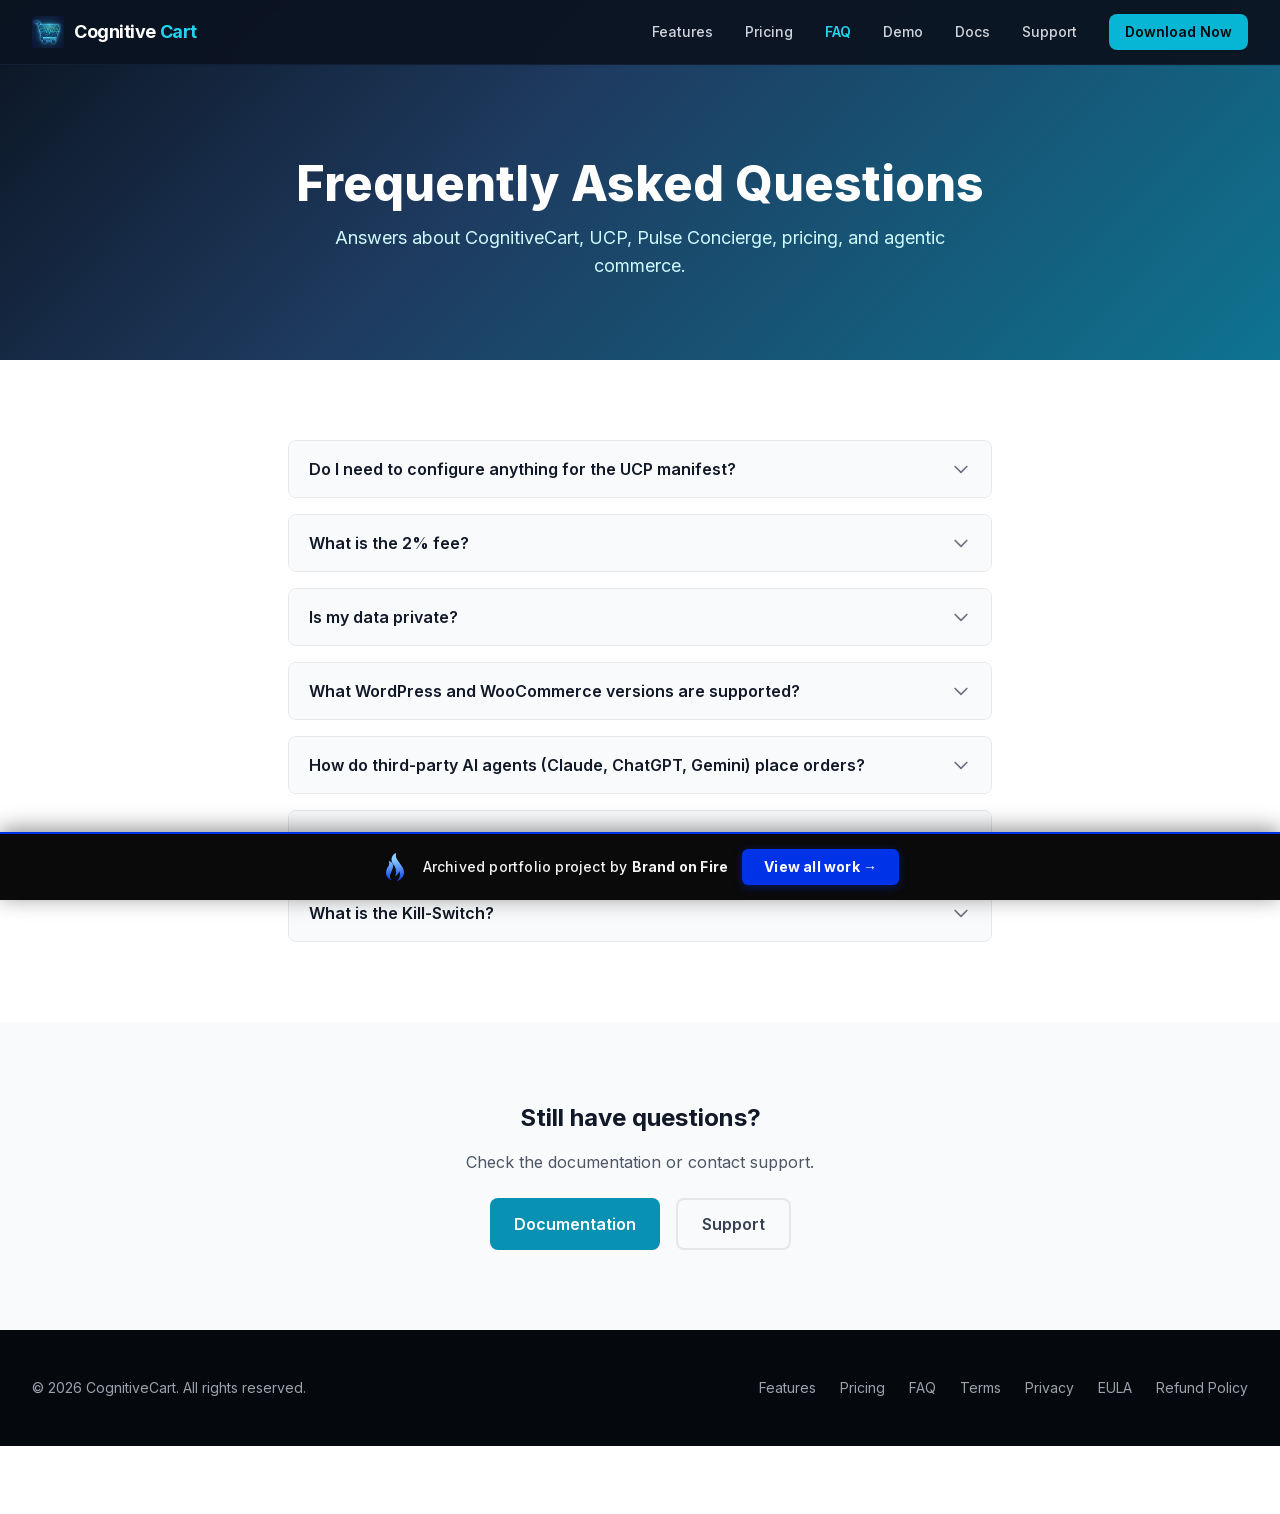
==== commit 63a374e1: "Portfolio bar: brandonfire.com theme — flame icon, electric-blue accent, taller, larger button" ====
--- a/faq/index.html
+++ b/faq/index.html
@@ -12,4 +12,4 @@
                             What is Pulse Concierge?
                             <svg class="w-5 h-5 text-gray-500 flex-shrink-0 ml-2 faq-icon" fill="none" stroke="currentColor" viewBox="0 0 24 24"><path stroke-linecap="round" stroke-linejoin="round" stroke-width="2" d="M19 9l-7 7-7-7"></path></svg></button><div class="faq-answer py-4 px-5 bg-white border-t border-gray-100" id="faq-5">Pulse Concierge detects high-intent visitors using behavioral triggers (e.g. variant cycling, cart stall, coupon hover, scroll depth). When multiple triggers in a group fire, the AI generates a relevant, sales-focused nudge. You can enable an optional AI chat widget on shop pages; nudges then appear in the chat. Requires Worker URL to be configured for AI-generated nudges.</div></div><div class="border border-gray-200 rounded-lg overflow-hidden"><button type="button" class="faq-toggle w-full text-left py-4 px-5 font-semibold text-gray-900 bg-gray-50 hover:bg-gray-100 transition-colors flex items-center justify-between" aria-expanded="false" data-faq="6">
                             What is the Kill-Switch?
-                            <svg class="w-5 h-5 text-gray-500 flex-shrink-0 ml-2 faq-icon" fill="none" stroke="currentColor" viewBox="0 0 24 24"><path stroke-linecap="round" stroke-linejoin="round" stroke-width="2" d="M19 9l-7 7-7-7"></path></svg></button><div class="faq-answer py-4 px-5 bg-white border-t border-gray-100" id="faq-6">The Kill-Switch is an emergency toggle in the Intelligence Dashboard to suspend all autonomous agent activity. When active, Pulse and agent-facing features are suspended so you stay in control of when AI can interact with your store.</div></div></div></div></section><section class="py-16 lg:py-20 bg-surface-50" data-bofp="4"><div class="max-w-4xl mx-auto px-4 sm:px-6 lg:px-8 text-center"><h2 class="text-2xl font-bold text-gray-900 mb-4">Still have questions?</h2><p class="text-gray-600 mb-6">Check the documentation or contact support.</p><div class="flex flex-col sm:flex-row gap-4 justify-center"><a target="_blank" rel="noopener" class="inline-flex items-center justify-center px-6 py-3 bg-cyan-600 text-white font-semibold rounded-lg hover:bg-cyan-700 transition-colors">Documentation</a><a target="_blank" rel="noopener" class="inline-flex items-center justify-center px-6 py-3 border-2 border-gray-200 text-gray-700 font-semibold rounded-lg hover:border-cyan-300 hover:text-cyan-600 transition-colors">Support</a></div></div></section></main><footer class="bg-navy-900 text-gray-400 py-12" data-bofp="5"><div class="max-w-7xl mx-auto px-4 sm:px-6 lg:px-8"><div class="flex flex-col sm:flex-row items-center justify-between gap-4 text-sm"><p>© 2026 CognitiveCart. All rights reserved.</p><div class="flex gap-6"><a href="../features/index.html" class="hover:text-cyan-400 transition-colors">Features</a><a href="../pricing/index.html" class="hover:text-cyan-400 transition-colors">Pricing</a><a href="../faq/index.html" class="hover:text-cyan-400 transition-colors">FAQ</a><a href="../terms/index.html" class="hover:text-cyan-400 transition-colors">Terms</a><a href="../privacy/index.html" class="hover:text-cyan-400 transition-colors">Privacy</a><a target="_blank" rel="noopener" class="hover:text-cyan-400 transition-colors">EULA</a><a target="_blank" rel="noopener" class="hover:text-cyan-400 transition-colors">Refund Policy</a></div></div></div></footer><!-- bof-portfolio-bar --><a href="https://brandonfire.com/portfolio/" id="bof-portfolio-bar" rel="noopener" style="position:fixed;left:0;right:0;bottom:0;z-index:2147483647;display:flex;align-items:center;justify-content:center;gap:14px;flex-wrap:wrap;background:#0a0a0a;color:#ffffff !important;font-family:Inter,-apple-system,BlinkMacSystemFont,'Segoe UI',Roboto,Helvetica,Arial,sans-serif;font-size:14px;font-weight:500;line-height:1;letter-spacing:.2px;padding:15px 18px;text-decoration:none !important;box-shadow:0 -3px 22px rgba(0,0,0,.45);border-top:2px solid #0033e7;box-sizing:border-box;"><img src="[data-uri]" alt="" width="28" height="28" style="display:block;flex:0 0 auto;width:28px;height:28px;"><span style="opacity:.95;color:#fff;">Archived portfolio project by <strong style="font-weight:700;color:#fff;">Brand&nbsp;on&nbsp;Fire</strong></span><span style="background:#0033e7;color:#fff;padding:11px 22px;border-radius:6px;font-weight:700;font-size:14px;white-space:nowrap;box-shadow:0 2px 10px rgba(0,51,231,.4);">View&nbsp;all&nbsp;work&nbsp;&rarr;</span></a><!-- /bof-portfolio-bar --></body></html>+                            <svg class="w-5 h-5 text-gray-500 flex-shrink-0 ml-2 faq-icon" fill="none" stroke="currentColor" viewBox="0 0 24 24"><path stroke-linecap="round" stroke-linejoin="round" stroke-width="2" d="M19 9l-7 7-7-7"></path></svg></button><div class="faq-answer py-4 px-5 bg-white border-t border-gray-100" id="faq-6">The Kill-Switch is an emergency toggle in the Intelligence Dashboard to suspend all autonomous agent activity. When active, Pulse and agent-facing features are suspended so you stay in control of when AI can interact with your store.</div></div></div></div></section><section class="py-16 lg:py-20 bg-surface-50" data-bofp="4"><div class="max-w-4xl mx-auto px-4 sm:px-6 lg:px-8 text-center"><h2 class="text-2xl font-bold text-gray-900 mb-4">Still have questions?</h2><p class="text-gray-600 mb-6">Check the documentation or contact support.</p><div class="flex flex-col sm:flex-row gap-4 justify-center"><a target="_blank" rel="noopener" class="inline-flex items-center justify-center px-6 py-3 bg-cyan-600 text-white font-semibold rounded-lg hover:bg-cyan-700 transition-colors">Documentation</a><a target="_blank" rel="noopener" class="inline-flex items-center justify-center px-6 py-3 border-2 border-gray-200 text-gray-700 font-semibold rounded-lg hover:border-cyan-300 hover:text-cyan-600 transition-colors">Support</a></div></div></section></main><footer class="bg-navy-900 text-gray-400 py-12" data-bofp="5"><div class="max-w-7xl mx-auto px-4 sm:px-6 lg:px-8"><div class="flex flex-col sm:flex-row items-center justify-between gap-4 text-sm"><p>© 2026 CognitiveCart. All rights reserved.</p><div class="flex gap-6"><a href="../features/index.html" class="hover:text-cyan-400 transition-colors">Features</a><a href="../pricing/index.html" class="hover:text-cyan-400 transition-colors">Pricing</a><a href="../faq/index.html" class="hover:text-cyan-400 transition-colors">FAQ</a><a href="../terms/index.html" class="hover:text-cyan-400 transition-colors">Terms</a><a href="../privacy/index.html" class="hover:text-cyan-400 transition-colors">Privacy</a><a target="_blank" rel="noopener" class="hover:text-cyan-400 transition-colors">EULA</a><a target="_blank" rel="noopener" class="hover:text-cyan-400 transition-colors">Refund Policy</a></div></div></div></footer><!-- bof-portfolio-bar --><a href="https://brandonfire.com/portfolio/" id="bof-portfolio-bar" rel="noopener" style="position:fixed;left:0;right:0;bottom:0;z-index:2147483647;display:flex;align-items:center;justify-content:center;gap:14px;flex-wrap:wrap;background:#0a0a0a;color:#ffffff !important;font-family:Inter,-apple-system,BlinkMacSystemFont,'Segoe UI',Roboto,Helvetica,Arial,sans-serif;font-size:14px;font-weight:500;line-height:1;letter-spacing:.2px;padding:15px 18px;text-decoration:none !important;box-shadow:0 -3px 22px rgba(0,0,0,.45);border-top:2px solid #0033e7;box-sizing:border-box;"><img src="[data-uri]" alt="" width="28" height="28" style="display:block;flex:0 0 auto;width:28px;height:28px;"><span style="opacity:.95;color:#fff;">Archived portfolio project by <strong style="font-weight:700;color:#fff;">Brand&nbsp;on&nbsp;Fire</strong></span><span style="background:#0033e7;color:#fff;padding:11px 22px;border-radius:6px;font-weight:700;font-size:14px;white-space:nowrap;box-shadow:0 2px 10px rgba(0,51,231,.4);">View&nbsp;all&nbsp;work&nbsp;&rarr;</span></a><script>(function(){function p(){var b=document.getElementById("bof-portfolio-bar");if(b&&document.body)document.body.style.setProperty("padding-bottom",b.offsetHeight+"px","important");}if(document.readyState!=="loading")p();else document.addEventListener("DOMContentLoaded",p);window.addEventListener("resize",p);})();</script><!-- /bof-portfolio-bar --></body></html>
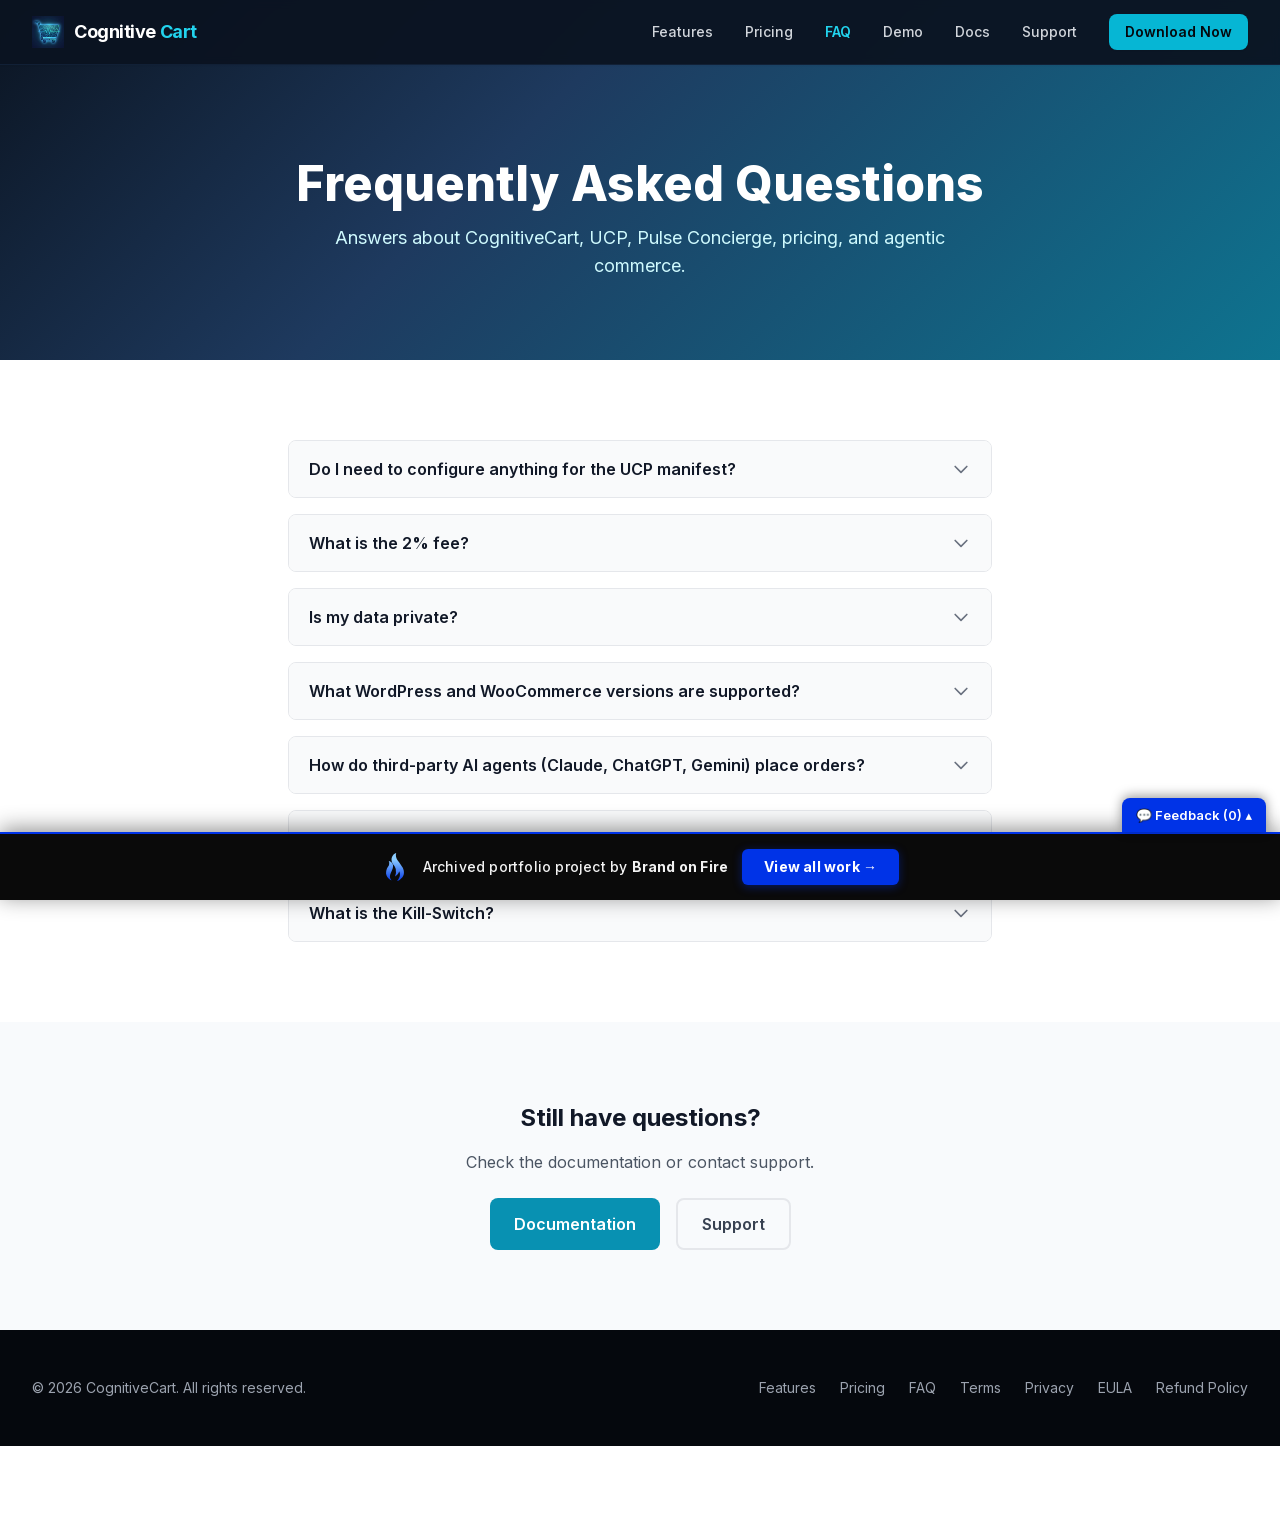
==== commit abbe1adb: "Add feedback comment widget to portfolio bar" ====
--- a/faq/index.html
+++ b/faq/index.html
@@ -12,4 +12,61 @@
                             What is Pulse Concierge?
                             <svg class="w-5 h-5 text-gray-500 flex-shrink-0 ml-2 faq-icon" fill="none" stroke="currentColor" viewBox="0 0 24 24"><path stroke-linecap="round" stroke-linejoin="round" stroke-width="2" d="M19 9l-7 7-7-7"></path></svg></button><div class="faq-answer py-4 px-5 bg-white border-t border-gray-100" id="faq-5">Pulse Concierge detects high-intent visitors using behavioral triggers (e.g. variant cycling, cart stall, coupon hover, scroll depth). When multiple triggers in a group fire, the AI generates a relevant, sales-focused nudge. You can enable an optional AI chat widget on shop pages; nudges then appear in the chat. Requires Worker URL to be configured for AI-generated nudges.</div></div><div class="border border-gray-200 rounded-lg overflow-hidden"><button type="button" class="faq-toggle w-full text-left py-4 px-5 font-semibold text-gray-900 bg-gray-50 hover:bg-gray-100 transition-colors flex items-center justify-between" aria-expanded="false" data-faq="6">
                             What is the Kill-Switch?
-                            <svg class="w-5 h-5 text-gray-500 flex-shrink-0 ml-2 faq-icon" fill="none" stroke="currentColor" viewBox="0 0 24 24"><path stroke-linecap="round" stroke-linejoin="round" stroke-width="2" d="M19 9l-7 7-7-7"></path></svg></button><div class="faq-answer py-4 px-5 bg-white border-t border-gray-100" id="faq-6">The Kill-Switch is an emergency toggle in the Intelligence Dashboard to suspend all autonomous agent activity. When active, Pulse and agent-facing features are suspended so you stay in control of when AI can interact with your store.</div></div></div></div></section><section class="py-16 lg:py-20 bg-surface-50" data-bofp="4"><div class="max-w-4xl mx-auto px-4 sm:px-6 lg:px-8 text-center"><h2 class="text-2xl font-bold text-gray-900 mb-4">Still have questions?</h2><p class="text-gray-600 mb-6">Check the documentation or contact support.</p><div class="flex flex-col sm:flex-row gap-4 justify-center"><a target="_blank" rel="noopener" class="inline-flex items-center justify-center px-6 py-3 bg-cyan-600 text-white font-semibold rounded-lg hover:bg-cyan-700 transition-colors">Documentation</a><a target="_blank" rel="noopener" class="inline-flex items-center justify-center px-6 py-3 border-2 border-gray-200 text-gray-700 font-semibold rounded-lg hover:border-cyan-300 hover:text-cyan-600 transition-colors">Support</a></div></div></section></main><footer class="bg-navy-900 text-gray-400 py-12" data-bofp="5"><div class="max-w-7xl mx-auto px-4 sm:px-6 lg:px-8"><div class="flex flex-col sm:flex-row items-center justify-between gap-4 text-sm"><p>© 2026 CognitiveCart. All rights reserved.</p><div class="flex gap-6"><a href="../features/index.html" class="hover:text-cyan-400 transition-colors">Features</a><a href="../pricing/index.html" class="hover:text-cyan-400 transition-colors">Pricing</a><a href="../faq/index.html" class="hover:text-cyan-400 transition-colors">FAQ</a><a href="../terms/index.html" class="hover:text-cyan-400 transition-colors">Terms</a><a href="../privacy/index.html" class="hover:text-cyan-400 transition-colors">Privacy</a><a target="_blank" rel="noopener" class="hover:text-cyan-400 transition-colors">EULA</a><a target="_blank" rel="noopener" class="hover:text-cyan-400 transition-colors">Refund Policy</a></div></div></div></footer><!-- bof-portfolio-bar --><a href="https://brandonfire.com/portfolio/" id="bof-portfolio-bar" rel="noopener" style="position:fixed;left:0;right:0;bottom:0;z-index:2147483647;display:flex;align-items:center;justify-content:center;gap:14px;flex-wrap:wrap;background:#0a0a0a;color:#ffffff !important;font-family:Inter,-apple-system,BlinkMacSystemFont,'Segoe UI',Roboto,Helvetica,Arial,sans-serif;font-size:14px;font-weight:500;line-height:1;letter-spacing:.2px;padding:15px 18px;text-decoration:none !important;box-shadow:0 -3px 22px rgba(0,0,0,.45);border-top:2px solid #0033e7;box-sizing:border-box;"><img src="[data-uri]" alt="" width="28" height="28" style="display:block;flex:0 0 auto;width:28px;height:28px;"><span style="opacity:.95;color:#fff;">Archived portfolio project by <strong style="font-weight:700;color:#fff;">Brand&nbsp;on&nbsp;Fire</strong></span><span style="background:#0033e7;color:#fff;padding:11px 22px;border-radius:6px;font-weight:700;font-size:14px;white-space:nowrap;box-shadow:0 2px 10px rgba(0,51,231,.4);">View&nbsp;all&nbsp;work&nbsp;&rarr;</span></a><script>(function(){function p(){var b=document.getElementById("bof-portfolio-bar");if(b&&document.body)document.body.style.setProperty("padding-bottom",b.offsetHeight+"px","important");}if(document.readyState!=="loading")p();else document.addEventListener("DOMContentLoaded",p);window.addEventListener("resize",p);})();</script><!-- /bof-portfolio-bar --></body></html>+                            <svg class="w-5 h-5 text-gray-500 flex-shrink-0 ml-2 faq-icon" fill="none" stroke="currentColor" viewBox="0 0 24 24"><path stroke-linecap="round" stroke-linejoin="round" stroke-width="2" d="M19 9l-7 7-7-7"></path></svg></button><div class="faq-answer py-4 px-5 bg-white border-t border-gray-100" id="faq-6">The Kill-Switch is an emergency toggle in the Intelligence Dashboard to suspend all autonomous agent activity. When active, Pulse and agent-facing features are suspended so you stay in control of when AI can interact with your store.</div></div></div></div></section><section class="py-16 lg:py-20 bg-surface-50" data-bofp="4"><div class="max-w-4xl mx-auto px-4 sm:px-6 lg:px-8 text-center"><h2 class="text-2xl font-bold text-gray-900 mb-4">Still have questions?</h2><p class="text-gray-600 mb-6">Check the documentation or contact support.</p><div class="flex flex-col sm:flex-row gap-4 justify-center"><a target="_blank" rel="noopener" class="inline-flex items-center justify-center px-6 py-3 bg-cyan-600 text-white font-semibold rounded-lg hover:bg-cyan-700 transition-colors">Documentation</a><a target="_blank" rel="noopener" class="inline-flex items-center justify-center px-6 py-3 border-2 border-gray-200 text-gray-700 font-semibold rounded-lg hover:border-cyan-300 hover:text-cyan-600 transition-colors">Support</a></div></div></section></main><footer class="bg-navy-900 text-gray-400 py-12" data-bofp="5"><div class="max-w-7xl mx-auto px-4 sm:px-6 lg:px-8"><div class="flex flex-col sm:flex-row items-center justify-between gap-4 text-sm"><p>© 2026 CognitiveCart. All rights reserved.</p><div class="flex gap-6"><a href="../features/index.html" class="hover:text-cyan-400 transition-colors">Features</a><a href="../pricing/index.html" class="hover:text-cyan-400 transition-colors">Pricing</a><a href="../faq/index.html" class="hover:text-cyan-400 transition-colors">FAQ</a><a href="../terms/index.html" class="hover:text-cyan-400 transition-colors">Terms</a><a href="../privacy/index.html" class="hover:text-cyan-400 transition-colors">Privacy</a><a target="_blank" rel="noopener" class="hover:text-cyan-400 transition-colors">EULA</a><a target="_blank" rel="noopener" class="hover:text-cyan-400 transition-colors">Refund Policy</a></div></div></div></footer><!-- bof-portfolio-bar --><a href="https://brandonfire.com/portfolio/" id="bof-portfolio-bar" rel="noopener" style="position:fixed;left:0;right:0;bottom:0;z-index:2147483647;display:flex;align-items:center;justify-content:center;gap:14px;flex-wrap:wrap;background:#0a0a0a;color:#ffffff !important;font-family:Inter,-apple-system,BlinkMacSystemFont,'Segoe UI',Roboto,Helvetica,Arial,sans-serif;font-size:14px;font-weight:500;line-height:1;letter-spacing:.2px;padding:15px 18px;text-decoration:none !important;box-shadow:0 -3px 22px rgba(0,0,0,.45);border-top:2px solid #0033e7;box-sizing:border-box;"><img src="[data-uri]" alt="" width="28" height="28" style="display:block;flex:0 0 auto;width:28px;height:28px;"><span style="opacity:.95;color:#fff;">Archived portfolio project by <strong style="font-weight:700;color:#fff;">Brand&nbsp;on&nbsp;Fire</strong></span><span style="background:#0033e7;color:#fff;padding:11px 22px;border-radius:6px;font-weight:700;font-size:14px;white-space:nowrap;box-shadow:0 2px 10px rgba(0,51,231,.4);">View&nbsp;all&nbsp;work&nbsp;&rarr;</span></a><script>(function(){function p(){var b=document.getElementById("bof-portfolio-bar");if(b&&document.body)document.body.style.setProperty("padding-bottom",b.offsetHeight+"px","important");}if(document.readyState!=="loading")p();else document.addEventListener("DOMContentLoaded",p);window.addEventListener("resize",p);})();</script><script>/* Brand on Fire portfolio feedback collector. All portfolio sites are one origin
+   (brand-on-fire.github.io) so localStorage is SHARED — comments accumulate in one place across every
+   site. "Export all" copies them to the clipboard to paste back to Claude. Zero backend. */
+(function () {
+  var K = 'bof_feedback', D = document;
+  function L() { try { return JSON.parse(localStorage.getItem(K)) || []; } catch (e) { return []; } }
+  function SV(a) { try { localStorage.setItem(K, JSON.stringify(a)); } catch (e) {} }
+  function slug() { var p = location.pathname.split('/').filter(Boolean); return p[0] || '(root)'; }
+  function barH() { var b = D.getElementById('bof-portfolio-bar'); return b ? b.offsetHeight : 0; }
+  if (D.getElementById('bof-fb-tog')) return;               // already injected
+  var open = localStorage.getItem('bof_fb_open') === '1';
+
+  var tog = D.createElement('div'); tog.id = 'bof-fb-tog';
+  tog.style.cssText = 'position:fixed;right:14px;z-index:2147483647;background:#0033e7;color:#fff;font:600 13px Inter,system-ui,Arial,sans-serif;padding:9px 14px;border-radius:8px 8px 0 0;cursor:pointer;box-shadow:0 -2px 12px rgba(0,0,0,.4)';
+
+  var pan = D.createElement('div'); pan.id = 'bof-fb-pan';
+  pan.style.cssText = 'position:fixed;left:0;right:0;z-index:2147483647;background:#0a0a0a;border-top:2px solid #0033e7;box-sizing:border-box;height:150px;display:none;padding:10px 12px;font-family:Inter,system-ui,Arial,sans-serif';
+
+  var ta = D.createElement('textarea');
+  ta.placeholder = 'Your feedback for this page…';
+  ta.style.cssText = 'width:100%;height:88px;background:#16181d;color:#fff;border:1px solid #2a2d35;border-radius:6px;padding:8px;font:13px/1.45 inherit;resize:none;box-sizing:border-box';
+  ta.value = localStorage.getItem('bof_fb_draft') || '';
+  ta.oninput = function () { localStorage.setItem('bof_fb_draft', ta.value); };
+
+  var row = D.createElement('div'); row.style.cssText = 'display:flex;gap:8px;align-items:center;margin-top:8px';
+  function btn(t, css) { var b = D.createElement('button'); b.textContent = t; b.style.cssText = 'border:0;border-radius:6px;padding:8px 14px;font:600 13px inherit;cursor:pointer;' + css; return b; }
+  var saveB = btn('Save comment', 'background:#0033e7;color:#fff');
+  var expB = btn('Export all', 'background:#16181d;color:#8bccff;border:1px solid #2a2d35');
+  var clrB = btn('Clear', 'background:transparent;color:#777');
+  var st = D.createElement('span'); st.style.cssText = 'color:#9aa3b2;font:12px Inter,system-ui,Arial,sans-serif;margin-left:auto';
+  row.appendChild(saveB); row.appendChild(expB); row.appendChild(clrB); row.appendChild(st);
+  pan.appendChild(ta); pan.appendChild(row); D.body.appendChild(pan); D.body.appendChild(tog);
+
+  function refresh() {
+    var h = barH(), n = L().length;
+    pan.style.bottom = h + 'px'; pan.style.display = open ? 'block' : 'none';
+    tog.style.bottom = (open ? 150 + h : h) + 'px';
+    tog.textContent = '💬 Feedback (' + n + ') ' + (open ? '▾' : '▴');
+    st.textContent = n + ' saved · ' + slug();
+  }
+  tog.onclick = function () { open = !open; localStorage.setItem('bof_fb_open', open ? '1' : '0'); refresh(); if (open) ta.focus(); };
+  saveB.onclick = function () {
+    var t = ta.value.trim(); if (!t) return;
+    var a = L(); a.push({ site: slug(), page: location.pathname, text: t, ts: new Date().toISOString() }); SV(a);
+    ta.value = ''; localStorage.removeItem('bof_fb_draft'); refresh();
+    saveB.textContent = 'Saved ✓'; setTimeout(function () { saveB.textContent = 'Save comment'; }, 900);
+  };
+  expB.onclick = function () {
+    var a = L(); if (!a.length) { alert('No comments saved yet.'); return; }
+    var txt = 'PORTFOLIO FEEDBACK (' + a.length + ' comments)\n\n' + a.map(function (c) { return '[' + c.site + c.page + ']\n' + c.text; }).join('\n\n');
+    if (navigator.clipboard && navigator.clipboard.writeText) navigator.clipboard.writeText(txt).then(function () { alert('Copied ' + a.length + ' comments — paste them to Claude.'); }, function () { window.prompt('Copy all feedback (Cmd+C):', txt); });
+    else window.prompt('Copy all feedback (Cmd+C):', txt);
+  };
+  clrB.onclick = function () { if (confirm('Clear all ' + L().length + ' saved comments?')) { SV([]); refresh(); } };
+  window.addEventListener('resize', refresh);
+  if (D.readyState !== 'loading') refresh(); else D.addEventListener('DOMContentLoaded', refresh);
+})();
+</script><!-- /bof-portfolio-bar --></body></html>
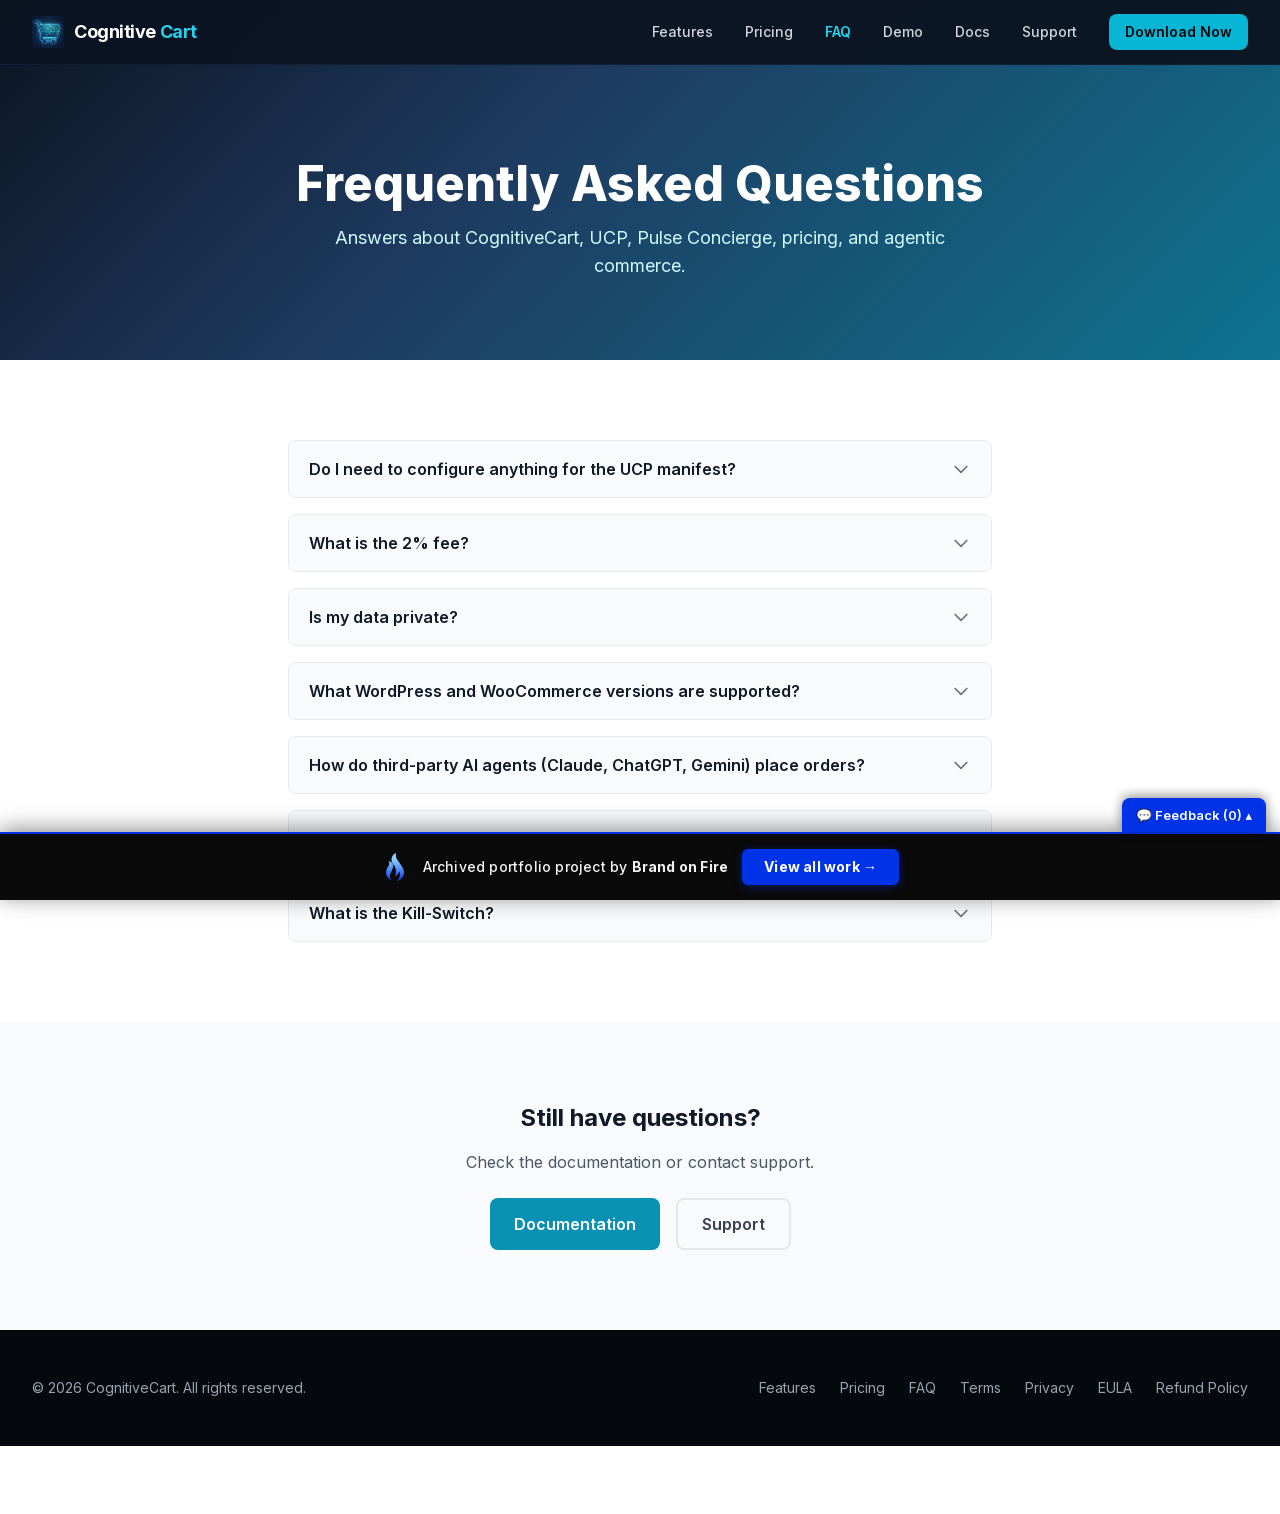
==== commit 24e1c175: "Add feedback comment widget to portfolio bar" ====
--- a/faq/index.html
+++ b/faq/index.html
@@ -12,60 +12,65 @@
                             What is Pulse Concierge?
                             <svg class="w-5 h-5 text-gray-500 flex-shrink-0 ml-2 faq-icon" fill="none" stroke="currentColor" viewBox="0 0 24 24"><path stroke-linecap="round" stroke-linejoin="round" stroke-width="2" d="M19 9l-7 7-7-7"></path></svg></button><div class="faq-answer py-4 px-5 bg-white border-t border-gray-100" id="faq-5">Pulse Concierge detects high-intent visitors using behavioral triggers (e.g. variant cycling, cart stall, coupon hover, scroll depth). When multiple triggers in a group fire, the AI generates a relevant, sales-focused nudge. You can enable an optional AI chat widget on shop pages; nudges then appear in the chat. Requires Worker URL to be configured for AI-generated nudges.</div></div><div class="border border-gray-200 rounded-lg overflow-hidden"><button type="button" class="faq-toggle w-full text-left py-4 px-5 font-semibold text-gray-900 bg-gray-50 hover:bg-gray-100 transition-colors flex items-center justify-between" aria-expanded="false" data-faq="6">
                             What is the Kill-Switch?
-                            <svg class="w-5 h-5 text-gray-500 flex-shrink-0 ml-2 faq-icon" fill="none" stroke="currentColor" viewBox="0 0 24 24"><path stroke-linecap="round" stroke-linejoin="round" stroke-width="2" d="M19 9l-7 7-7-7"></path></svg></button><div class="faq-answer py-4 px-5 bg-white border-t border-gray-100" id="faq-6">The Kill-Switch is an emergency toggle in the Intelligence Dashboard to suspend all autonomous agent activity. When active, Pulse and agent-facing features are suspended so you stay in control of when AI can interact with your store.</div></div></div></div></section><section class="py-16 lg:py-20 bg-surface-50" data-bofp="4"><div class="max-w-4xl mx-auto px-4 sm:px-6 lg:px-8 text-center"><h2 class="text-2xl font-bold text-gray-900 mb-4">Still have questions?</h2><p class="text-gray-600 mb-6">Check the documentation or contact support.</p><div class="flex flex-col sm:flex-row gap-4 justify-center"><a target="_blank" rel="noopener" class="inline-flex items-center justify-center px-6 py-3 bg-cyan-600 text-white font-semibold rounded-lg hover:bg-cyan-700 transition-colors">Documentation</a><a target="_blank" rel="noopener" class="inline-flex items-center justify-center px-6 py-3 border-2 border-gray-200 text-gray-700 font-semibold rounded-lg hover:border-cyan-300 hover:text-cyan-600 transition-colors">Support</a></div></div></section></main><footer class="bg-navy-900 text-gray-400 py-12" data-bofp="5"><div class="max-w-7xl mx-auto px-4 sm:px-6 lg:px-8"><div class="flex flex-col sm:flex-row items-center justify-between gap-4 text-sm"><p>© 2026 CognitiveCart. All rights reserved.</p><div class="flex gap-6"><a href="../features/index.html" class="hover:text-cyan-400 transition-colors">Features</a><a href="../pricing/index.html" class="hover:text-cyan-400 transition-colors">Pricing</a><a href="../faq/index.html" class="hover:text-cyan-400 transition-colors">FAQ</a><a href="../terms/index.html" class="hover:text-cyan-400 transition-colors">Terms</a><a href="../privacy/index.html" class="hover:text-cyan-400 transition-colors">Privacy</a><a target="_blank" rel="noopener" class="hover:text-cyan-400 transition-colors">EULA</a><a target="_blank" rel="noopener" class="hover:text-cyan-400 transition-colors">Refund Policy</a></div></div></div></footer><!-- bof-portfolio-bar --><a href="https://brandonfire.com/portfolio/" id="bof-portfolio-bar" rel="noopener" style="position:fixed;left:0;right:0;bottom:0;z-index:2147483647;display:flex;align-items:center;justify-content:center;gap:14px;flex-wrap:wrap;background:#0a0a0a;color:#ffffff !important;font-family:Inter,-apple-system,BlinkMacSystemFont,'Segoe UI',Roboto,Helvetica,Arial,sans-serif;font-size:14px;font-weight:500;line-height:1;letter-spacing:.2px;padding:15px 18px;text-decoration:none !important;box-shadow:0 -3px 22px rgba(0,0,0,.45);border-top:2px solid #0033e7;box-sizing:border-box;"><img src="[data-uri]" alt="" width="28" height="28" style="display:block;flex:0 0 auto;width:28px;height:28px;"><span style="opacity:.95;color:#fff;">Archived portfolio project by <strong style="font-weight:700;color:#fff;">Brand&nbsp;on&nbsp;Fire</strong></span><span style="background:#0033e7;color:#fff;padding:11px 22px;border-radius:6px;font-weight:700;font-size:14px;white-space:nowrap;box-shadow:0 2px 10px rgba(0,51,231,.4);">View&nbsp;all&nbsp;work&nbsp;&rarr;</span></a><script>(function(){function p(){var b=document.getElementById("bof-portfolio-bar");if(b&&document.body)document.body.style.setProperty("padding-bottom",b.offsetHeight+"px","important");}if(document.readyState!=="loading")p();else document.addEventListener("DOMContentLoaded",p);window.addEventListener("resize",p);})();</script><script>/* Brand on Fire portfolio feedback collector. All portfolio sites are one origin
-   (brand-on-fire.github.io) so localStorage is SHARED — comments accumulate in one place across every
-   site. "Export all" copies them to the clipboard to paste back to Claude. Zero backend. */
+                            <svg class="w-5 h-5 text-gray-500 flex-shrink-0 ml-2 faq-icon" fill="none" stroke="currentColor" viewBox="0 0 24 24"><path stroke-linecap="round" stroke-linejoin="round" stroke-width="2" d="M19 9l-7 7-7-7"></path></svg></button><div class="faq-answer py-4 px-5 bg-white border-t border-gray-100" id="faq-6">The Kill-Switch is an emergency toggle in the Intelligence Dashboard to suspend all autonomous agent activity. When active, Pulse and agent-facing features are suspended so you stay in control of when AI can interact with your store.</div></div></div></div></section><section class="py-16 lg:py-20 bg-surface-50" data-bofp="4"><div class="max-w-4xl mx-auto px-4 sm:px-6 lg:px-8 text-center"><h2 class="text-2xl font-bold text-gray-900 mb-4">Still have questions?</h2><p class="text-gray-600 mb-6">Check the documentation or contact support.</p><div class="flex flex-col sm:flex-row gap-4 justify-center"><a target="_blank" rel="noopener" class="inline-flex items-center justify-center px-6 py-3 bg-cyan-600 text-white font-semibold rounded-lg hover:bg-cyan-700 transition-colors">Documentation</a><a target="_blank" rel="noopener" class="inline-flex items-center justify-center px-6 py-3 border-2 border-gray-200 text-gray-700 font-semibold rounded-lg hover:border-cyan-300 hover:text-cyan-600 transition-colors">Support</a></div></div></section></main><footer class="bg-navy-900 text-gray-400 py-12" data-bofp="5"><div class="max-w-7xl mx-auto px-4 sm:px-6 lg:px-8"><div class="flex flex-col sm:flex-row items-center justify-between gap-4 text-sm"><p>© 2026 CognitiveCart. All rights reserved.</p><div class="flex gap-6"><a href="../features/index.html" class="hover:text-cyan-400 transition-colors">Features</a><a href="../pricing/index.html" class="hover:text-cyan-400 transition-colors">Pricing</a><a href="../faq/index.html" class="hover:text-cyan-400 transition-colors">FAQ</a><a href="../terms/index.html" class="hover:text-cyan-400 transition-colors">Terms</a><a href="../privacy/index.html" class="hover:text-cyan-400 transition-colors">Privacy</a><a target="_blank" rel="noopener" class="hover:text-cyan-400 transition-colors">EULA</a><a target="_blank" rel="noopener" class="hover:text-cyan-400 transition-colors">Refund Policy</a></div></div></div></footer><!-- bof-portfolio-bar --><a href="https://brandonfire.com/portfolio/" id="bof-portfolio-bar" rel="noopener" style="position:fixed;left:0;right:0;bottom:0;z-index:2147483647;display:flex;align-items:center;justify-content:center;gap:14px;flex-wrap:wrap;background:#0a0a0a;color:#ffffff !important;font-family:Inter,-apple-system,BlinkMacSystemFont,'Segoe UI',Roboto,Helvetica,Arial,sans-serif;font-size:14px;font-weight:500;line-height:1;letter-spacing:.2px;padding:15px 18px;text-decoration:none !important;box-shadow:0 -3px 22px rgba(0,0,0,.45);border-top:2px solid #0033e7;box-sizing:border-box;"><img src="[data-uri]" alt="" width="28" height="28" style="display:block;flex:0 0 auto;width:28px;height:28px;"><span style="opacity:.95;color:#fff;">Archived portfolio project by <strong style="font-weight:700;color:#fff;">Brand&nbsp;on&nbsp;Fire</strong></span><span style="background:#0033e7;color:#fff;padding:11px 22px;border-radius:6px;font-weight:700;font-size:14px;white-space:nowrap;box-shadow:0 2px 10px rgba(0,51,231,.4);">View&nbsp;all&nbsp;work&nbsp;&rarr;</span></a><script>(function(){function p(){var b=document.getElementById("bof-portfolio-bar");if(b&&document.body)document.body.style.setProperty("padding-bottom",b.offsetHeight+"px","important");}if(document.readyState!=="loading")p();else document.addEventListener("DOMContentLoaded",p);window.addEventListener("resize",p);})();</script><script>/* Brand on Fire portfolio feedback collector. All portfolio sites share one origin
+   (brand-on-fire.github.io) so localStorage is SHARED — comments pool in one place across every site.
+   Rendered in a SHADOW DOM so the host site's CSS can't bleed in and its `pointer-events:none` form-
+   disable rule can't kill the textarea. "Export all" copies everything to the clipboard. Zero backend. */
 (function () {
   var K = 'bof_feedback', D = document;
+  if (D.getElementById('bof-fb-host')) return;                 // already injected
   function L() { try { return JSON.parse(localStorage.getItem(K)) || []; } catch (e) { return []; } }
   function SV(a) { try { localStorage.setItem(K, JSON.stringify(a)); } catch (e) {} }
   function slug() { var p = location.pathname.split('/').filter(Boolean); return p[0] || '(root)'; }
   function barH() { var b = D.getElementById('bof-portfolio-bar'); return b ? b.offsetHeight : 0; }
-  if (D.getElementById('bof-fb-tog')) return;               // already injected
   var open = localStorage.getItem('bof_fb_open') === '1';
 
-  var tog = D.createElement('div'); tog.id = 'bof-fb-tog';
-  tog.style.cssText = 'position:fixed;right:14px;z-index:2147483647;background:#0033e7;color:#fff;font:600 13px Inter,system-ui,Arial,sans-serif;padding:9px 14px;border-radius:8px 8px 0 0;cursor:pointer;box-shadow:0 -2px 12px rgba(0,0,0,.4)';
+  var host = D.createElement('div'); host.id = 'bof-fb-host';
+  host.style.cssText = 'all:initial;position:fixed;left:0;right:0;bottom:0;z-index:2147483647;pointer-events:none';
+  var R = host.attachShadow({ mode: 'open' });
+  R.innerHTML =
+    '<style>' +
+    ':host{all:initial}' +
+    'div,textarea,button,span{box-sizing:border-box;font-family:Inter,system-ui,-apple-system,"Segoe UI",Arial,sans-serif;margin:0}' +
+    '.tog{position:fixed;right:14px;background:#0033e7;color:#fff;font-weight:600;font-size:13px;padding:9px 14px;border-radius:8px 8px 0 0;cursor:pointer;box-shadow:0 -2px 12px rgba(0,0,0,.45);pointer-events:auto;user-select:none}' +
+    '.pan{position:fixed;left:0;right:0;background:#0a0a0a;border-top:2px solid #0033e7;height:150px;padding:10px 12px;display:none;pointer-events:auto}' +
+    '.pan.open{display:block}' +
+    'textarea{display:block;width:100%;height:88px;background:#16181d;color:#fff;border:1px solid #2a2d35;border-radius:6px;padding:8px;font-size:13px;line-height:1.45;resize:none;pointer-events:auto;-webkit-user-select:text;user-select:text;outline:none}' +
+    'textarea:focus{border-color:#0033e7}' +
+    '.row{display:flex;gap:8px;align-items:center;margin-top:8px}' +
+    'button{border:0;border-radius:6px;padding:8px 14px;font-weight:600;font-size:13px;cursor:pointer;pointer-events:auto}' +
+    '.save{background:#0033e7;color:#fff}.exp{background:#16181d;color:#8bccff;border:1px solid #2a2d35}.clr{background:transparent;color:#888}' +
+    '.st{color:#9aa3b2;font-size:12px;margin-left:auto}' +
+    '</style>' +
+    '<div class="tog" id="tog"></div>' +
+    '<div class="pan" id="pan"><textarea id="ta" placeholder="Your feedback for this page…"></textarea>' +
+    '<div class="row"><button class="save" id="save">Save comment</button><button class="exp" id="exp">Export all</button><button class="clr" id="clr">Clear</button><span class="st" id="st"></span></div></div>';
+  D.body.appendChild(host);
 
-  var pan = D.createElement('div'); pan.id = 'bof-fb-pan';
-  pan.style.cssText = 'position:fixed;left:0;right:0;z-index:2147483647;background:#0a0a0a;border-top:2px solid #0033e7;box-sizing:border-box;height:150px;display:none;padding:10px 12px;font-family:Inter,system-ui,Arial,sans-serif';
-
-  var ta = D.createElement('textarea');
-  ta.placeholder = 'Your feedback for this page…';
-  ta.style.cssText = 'width:100%;height:88px;background:#16181d;color:#fff;border:1px solid #2a2d35;border-radius:6px;padding:8px;font:13px/1.45 inherit;resize:none;box-sizing:border-box';
+  var tog = R.getElementById('tog'), pan = R.getElementById('pan'), ta = R.getElementById('ta'), st = R.getElementById('st');
   ta.value = localStorage.getItem('bof_fb_draft') || '';
-  ta.oninput = function () { localStorage.setItem('bof_fb_draft', ta.value); };
-
-  var row = D.createElement('div'); row.style.cssText = 'display:flex;gap:8px;align-items:center;margin-top:8px';
-  function btn(t, css) { var b = D.createElement('button'); b.textContent = t; b.style.cssText = 'border:0;border-radius:6px;padding:8px 14px;font:600 13px inherit;cursor:pointer;' + css; return b; }
-  var saveB = btn('Save comment', 'background:#0033e7;color:#fff');
-  var expB = btn('Export all', 'background:#16181d;color:#8bccff;border:1px solid #2a2d35');
-  var clrB = btn('Clear', 'background:transparent;color:#777');
-  var st = D.createElement('span'); st.style.cssText = 'color:#9aa3b2;font:12px Inter,system-ui,Arial,sans-serif;margin-left:auto';
-  row.appendChild(saveB); row.appendChild(expB); row.appendChild(clrB); row.appendChild(st);
-  pan.appendChild(ta); pan.appendChild(row); D.body.appendChild(pan); D.body.appendChild(tog);
-
+  ta.addEventListener('input', function () { localStorage.setItem('bof_fb_draft', ta.value); });
   function refresh() {
     var h = barH(), n = L().length;
-    pan.style.bottom = h + 'px'; pan.style.display = open ? 'block' : 'none';
+    pan.style.bottom = h + 'px'; pan.classList.toggle('open', open);
     tog.style.bottom = (open ? 150 + h : h) + 'px';
     tog.textContent = '💬 Feedback (' + n + ') ' + (open ? '▾' : '▴');
     st.textContent = n + ' saved · ' + slug();
   }
-  tog.onclick = function () { open = !open; localStorage.setItem('bof_fb_open', open ? '1' : '0'); refresh(); if (open) ta.focus(); };
-  saveB.onclick = function () {
+  tog.addEventListener('click', function () { open = !open; localStorage.setItem('bof_fb_open', open ? '1' : '0'); refresh(); if (open) setTimeout(function () { ta.focus(); }, 0); });
+  R.getElementById('save').addEventListener('click', function () {
     var t = ta.value.trim(); if (!t) return;
     var a = L(); a.push({ site: slug(), page: location.pathname, text: t, ts: new Date().toISOString() }); SV(a);
     ta.value = ''; localStorage.removeItem('bof_fb_draft'); refresh();
-    saveB.textContent = 'Saved ✓'; setTimeout(function () { saveB.textContent = 'Save comment'; }, 900);
-  };
-  expB.onclick = function () {
+    var b = R.getElementById('save'); b.textContent = 'Saved ✓'; setTimeout(function () { b.textContent = 'Save comment'; }, 900);
+  });
+  R.getElementById('exp').addEventListener('click', function () {
     var a = L(); if (!a.length) { alert('No comments saved yet.'); return; }
     var txt = 'PORTFOLIO FEEDBACK (' + a.length + ' comments)\n\n' + a.map(function (c) { return '[' + c.site + c.page + ']\n' + c.text; }).join('\n\n');
-    if (navigator.clipboard && navigator.clipboard.writeText) navigator.clipboard.writeText(txt).then(function () { alert('Copied ' + a.length + ' comments — paste them to Claude.'); }, function () { window.prompt('Copy all feedback (Cmd+C):', txt); });
-    else window.prompt('Copy all feedback (Cmd+C):', txt);
-  };
-  clrB.onclick = function () { if (confirm('Clear all ' + L().length + ' saved comments?')) { SV([]); refresh(); } };
+    if (navigator.clipboard && navigator.clipboard.writeText) navigator.clipboard.writeText(txt).then(function () { alert('Copied ' + a.length + ' comments — paste to Claude.'); }, function () { window.prompt('Copy all (Cmd+C):', txt); });
+    else window.prompt('Copy all (Cmd+C):', txt);
+  });
+  R.getElementById('clr').addEventListener('click', function () { if (confirm('Clear all ' + L().length + ' comments?')) { SV([]); refresh(); } });
   window.addEventListener('resize', refresh);
   if (D.readyState !== 'loading') refresh(); else D.addEventListener('DOMContentLoaded', refresh);
 })();
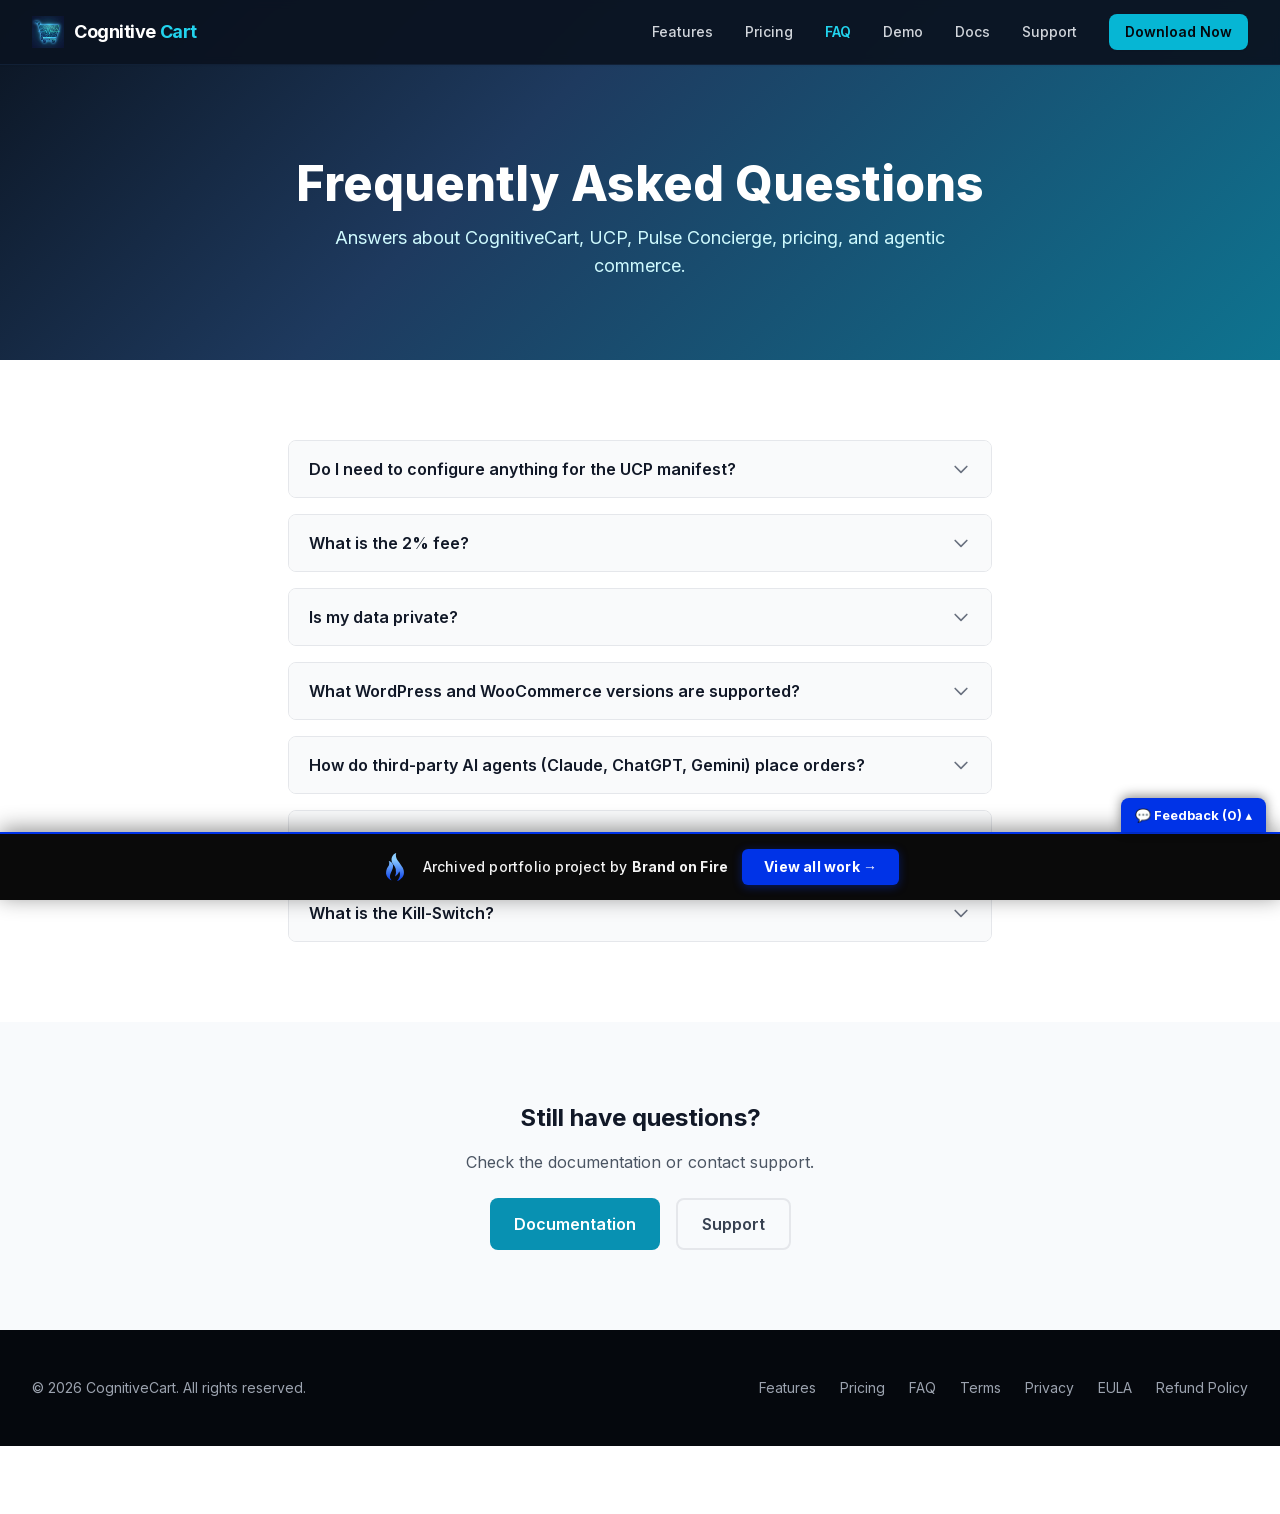
==== commit 3a30b438: "Add feedback comment widget to portfolio bar" ====
--- a/faq/index.html
+++ b/faq/index.html
@@ -12,17 +12,19 @@
                             What is Pulse Concierge?
                             <svg class="w-5 h-5 text-gray-500 flex-shrink-0 ml-2 faq-icon" fill="none" stroke="currentColor" viewBox="0 0 24 24"><path stroke-linecap="round" stroke-linejoin="round" stroke-width="2" d="M19 9l-7 7-7-7"></path></svg></button><div class="faq-answer py-4 px-5 bg-white border-t border-gray-100" id="faq-5">Pulse Concierge detects high-intent visitors using behavioral triggers (e.g. variant cycling, cart stall, coupon hover, scroll depth). When multiple triggers in a group fire, the AI generates a relevant, sales-focused nudge. You can enable an optional AI chat widget on shop pages; nudges then appear in the chat. Requires Worker URL to be configured for AI-generated nudges.</div></div><div class="border border-gray-200 rounded-lg overflow-hidden"><button type="button" class="faq-toggle w-full text-left py-4 px-5 font-semibold text-gray-900 bg-gray-50 hover:bg-gray-100 transition-colors flex items-center justify-between" aria-expanded="false" data-faq="6">
                             What is the Kill-Switch?
-                            <svg class="w-5 h-5 text-gray-500 flex-shrink-0 ml-2 faq-icon" fill="none" stroke="currentColor" viewBox="0 0 24 24"><path stroke-linecap="round" stroke-linejoin="round" stroke-width="2" d="M19 9l-7 7-7-7"></path></svg></button><div class="faq-answer py-4 px-5 bg-white border-t border-gray-100" id="faq-6">The Kill-Switch is an emergency toggle in the Intelligence Dashboard to suspend all autonomous agent activity. When active, Pulse and agent-facing features are suspended so you stay in control of when AI can interact with your store.</div></div></div></div></section><section class="py-16 lg:py-20 bg-surface-50" data-bofp="4"><div class="max-w-4xl mx-auto px-4 sm:px-6 lg:px-8 text-center"><h2 class="text-2xl font-bold text-gray-900 mb-4">Still have questions?</h2><p class="text-gray-600 mb-6">Check the documentation or contact support.</p><div class="flex flex-col sm:flex-row gap-4 justify-center"><a target="_blank" rel="noopener" class="inline-flex items-center justify-center px-6 py-3 bg-cyan-600 text-white font-semibold rounded-lg hover:bg-cyan-700 transition-colors">Documentation</a><a target="_blank" rel="noopener" class="inline-flex items-center justify-center px-6 py-3 border-2 border-gray-200 text-gray-700 font-semibold rounded-lg hover:border-cyan-300 hover:text-cyan-600 transition-colors">Support</a></div></div></section></main><footer class="bg-navy-900 text-gray-400 py-12" data-bofp="5"><div class="max-w-7xl mx-auto px-4 sm:px-6 lg:px-8"><div class="flex flex-col sm:flex-row items-center justify-between gap-4 text-sm"><p>© 2026 CognitiveCart. All rights reserved.</p><div class="flex gap-6"><a href="../features/index.html" class="hover:text-cyan-400 transition-colors">Features</a><a href="../pricing/index.html" class="hover:text-cyan-400 transition-colors">Pricing</a><a href="../faq/index.html" class="hover:text-cyan-400 transition-colors">FAQ</a><a href="../terms/index.html" class="hover:text-cyan-400 transition-colors">Terms</a><a href="../privacy/index.html" class="hover:text-cyan-400 transition-colors">Privacy</a><a target="_blank" rel="noopener" class="hover:text-cyan-400 transition-colors">EULA</a><a target="_blank" rel="noopener" class="hover:text-cyan-400 transition-colors">Refund Policy</a></div></div></div></footer><!-- bof-portfolio-bar --><a href="https://brandonfire.com/portfolio/" id="bof-portfolio-bar" rel="noopener" style="position:fixed;left:0;right:0;bottom:0;z-index:2147483647;display:flex;align-items:center;justify-content:center;gap:14px;flex-wrap:wrap;background:#0a0a0a;color:#ffffff !important;font-family:Inter,-apple-system,BlinkMacSystemFont,'Segoe UI',Roboto,Helvetica,Arial,sans-serif;font-size:14px;font-weight:500;line-height:1;letter-spacing:.2px;padding:15px 18px;text-decoration:none !important;box-shadow:0 -3px 22px rgba(0,0,0,.45);border-top:2px solid #0033e7;box-sizing:border-box;"><img src="[data-uri]" alt="" width="28" height="28" style="display:block;flex:0 0 auto;width:28px;height:28px;"><span style="opacity:.95;color:#fff;">Archived portfolio project by <strong style="font-weight:700;color:#fff;">Brand&nbsp;on&nbsp;Fire</strong></span><span style="background:#0033e7;color:#fff;padding:11px 22px;border-radius:6px;font-weight:700;font-size:14px;white-space:nowrap;box-shadow:0 2px 10px rgba(0,51,231,.4);">View&nbsp;all&nbsp;work&nbsp;&rarr;</span></a><script>(function(){function p(){var b=document.getElementById("bof-portfolio-bar");if(b&&document.body)document.body.style.setProperty("padding-bottom",b.offsetHeight+"px","important");}if(document.readyState!=="loading")p();else document.addEventListener("DOMContentLoaded",p);window.addEventListener("resize",p);})();</script><script>/* Brand on Fire portfolio feedback collector. All portfolio sites share one origin
-   (brand-on-fire.github.io) so localStorage is SHARED — comments pool in one place across every site.
-   Rendered in a SHADOW DOM so the host site's CSS can't bleed in and its `pointer-events:none` form-
-   disable rule can't kill the textarea. "Export all" copies everything to the clipboard. Zero backend. */
+                            <svg class="w-5 h-5 text-gray-500 flex-shrink-0 ml-2 faq-icon" fill="none" stroke="currentColor" viewBox="0 0 24 24"><path stroke-linecap="round" stroke-linejoin="round" stroke-width="2" d="M19 9l-7 7-7-7"></path></svg></button><div class="faq-answer py-4 px-5 bg-white border-t border-gray-100" id="faq-6">The Kill-Switch is an emergency toggle in the Intelligence Dashboard to suspend all autonomous agent activity. When active, Pulse and agent-facing features are suspended so you stay in control of when AI can interact with your store.</div></div></div></div></section><section class="py-16 lg:py-20 bg-surface-50" data-bofp="4"><div class="max-w-4xl mx-auto px-4 sm:px-6 lg:px-8 text-center"><h2 class="text-2xl font-bold text-gray-900 mb-4">Still have questions?</h2><p class="text-gray-600 mb-6">Check the documentation or contact support.</p><div class="flex flex-col sm:flex-row gap-4 justify-center"><a target="_blank" rel="noopener" class="inline-flex items-center justify-center px-6 py-3 bg-cyan-600 text-white font-semibold rounded-lg hover:bg-cyan-700 transition-colors">Documentation</a><a target="_blank" rel="noopener" class="inline-flex items-center justify-center px-6 py-3 border-2 border-gray-200 text-gray-700 font-semibold rounded-lg hover:border-cyan-300 hover:text-cyan-600 transition-colors">Support</a></div></div></section></main><footer class="bg-navy-900 text-gray-400 py-12" data-bofp="5"><div class="max-w-7xl mx-auto px-4 sm:px-6 lg:px-8"><div class="flex flex-col sm:flex-row items-center justify-between gap-4 text-sm"><p>© 2026 CognitiveCart. All rights reserved.</p><div class="flex gap-6"><a href="../features/index.html" class="hover:text-cyan-400 transition-colors">Features</a><a href="../pricing/index.html" class="hover:text-cyan-400 transition-colors">Pricing</a><a href="../faq/index.html" class="hover:text-cyan-400 transition-colors">FAQ</a><a href="../terms/index.html" class="hover:text-cyan-400 transition-colors">Terms</a><a href="../privacy/index.html" class="hover:text-cyan-400 transition-colors">Privacy</a><a target="_blank" rel="noopener" class="hover:text-cyan-400 transition-colors">EULA</a><a target="_blank" rel="noopener" class="hover:text-cyan-400 transition-colors">Refund Policy</a></div></div></div></footer><!-- bof-portfolio-bar --><a href="https://brandonfire.com/portfolio/" id="bof-portfolio-bar" rel="noopener" style="position:fixed;left:0;right:0;bottom:0;z-index:2147483647;display:flex;align-items:center;justify-content:center;gap:14px;flex-wrap:wrap;background:#0a0a0a;color:#ffffff !important;font-family:Inter,-apple-system,BlinkMacSystemFont,'Segoe UI',Roboto,Helvetica,Arial,sans-serif;font-size:14px;font-weight:500;line-height:1;letter-spacing:.2px;padding:15px 18px;text-decoration:none !important;box-shadow:0 -3px 22px rgba(0,0,0,.45);border-top:2px solid #0033e7;box-sizing:border-box;"><img src="[data-uri]" alt="" width="28" height="28" style="display:block;flex:0 0 auto;width:28px;height:28px;"><span style="opacity:.95;color:#fff;">Archived portfolio project by <strong style="font-weight:700;color:#fff;">Brand&nbsp;on&nbsp;Fire</strong></span><span style="background:#0033e7;color:#fff;padding:11px 22px;border-radius:6px;font-weight:700;font-size:14px;white-space:nowrap;box-shadow:0 2px 10px rgba(0,51,231,.4);">View&nbsp;all&nbsp;work&nbsp;&rarr;</span></a><script>(function(){function p(){var b=document.getElementById("bof-portfolio-bar");if(b&&document.body)document.body.style.setProperty("padding-bottom",b.offsetHeight+"px","important");}if(document.readyState!=="loading")p();else document.addEventListener("DOMContentLoaded",p);window.addEventListener("resize",p);})();</script><script>/* Brand on Fire portfolio feedback collector. One shared origin (brand-on-fire.github.io) => one shared
+   localStorage; every comment is stamped with the site + page it was written on. Shadow DOM so the host
+   site's CSS / pointer-events:none can't touch it. "Export all" copies everything for Claude. */
 (function () {
   var K = 'bof_feedback', D = document;
-  if (D.getElementById('bof-fb-host')) return;                 // already injected
+  if (D.getElementById('bof-fb-host')) return;
   function L() { try { return JSON.parse(localStorage.getItem(K)) || []; } catch (e) { return []; } }
   function SV(a) { try { localStorage.setItem(K, JSON.stringify(a)); } catch (e) {} }
-  function slug() { var p = location.pathname.split('/').filter(Boolean); return p[0] || '(root)'; }
+  function slug() { var p = location.pathname.split('/').filter(Boolean); return p[0] || '(home)'; }
+  function pagePath() { var p = location.pathname.split('/').filter(Boolean); return '/' + p.slice(1).join('/') + (p.length > 1 ? '/' : ''); }
+  function draftKey() { return 'bof_fb_draft:' + location.pathname; }     // per-page draft, no bleed between sites
   function barH() { var b = D.getElementById('bof-portfolio-bar'); return b ? b.offsetHeight : 0; }
+  function counts() { var a = L(), s = slug(), here = a.filter(function (c) { return c.site === s; }).length; return { here: here, total: a.length }; }
   var open = localStorage.getItem('bof_fb_open') === '1';
 
   var host = D.createElement('div'); host.id = 'bof-fb-host';
@@ -30,39 +32,49 @@
   var R = host.attachShadow({ mode: 'open' });
   R.innerHTML =
     '<style>' +
-    ':host{all:initial}' +
-    'div,textarea,button,span{box-sizing:border-box;font-family:Inter,system-ui,-apple-system,"Segoe UI",Arial,sans-serif;margin:0}' +
-    '.tog{position:fixed;right:14px;background:#0033e7;color:#fff;font-weight:600;font-size:13px;padding:9px 14px;border-radius:8px 8px 0 0;cursor:pointer;box-shadow:0 -2px 12px rgba(0,0,0,.45);pointer-events:auto;user-select:none}' +
-    '.pan{position:fixed;left:0;right:0;background:#0a0a0a;border-top:2px solid #0033e7;height:150px;padding:10px 12px;display:none;pointer-events:auto}' +
+    ':host{all:initial}div,textarea,button,span,b{box-sizing:border-box;font-family:Inter,system-ui,-apple-system,"Segoe UI",Arial,sans-serif;margin:0}' +
+    '.tog{position:fixed;right:14px;background:#0033e7;color:#fff;font-weight:700;font-size:13px;padding:9px 14px;border-radius:8px 8px 0 0;cursor:pointer;box-shadow:0 -2px 12px rgba(0,0,0,.45);pointer-events:auto;user-select:none}' +
+    '.pan{position:fixed;left:0;right:0;background:#0a0a0a;border-top:2px solid #0033e7;height:158px;padding:8px 12px 10px;display:none;pointer-events:auto}' +
     '.pan.open{display:block}' +
-    'textarea{display:block;width:100%;height:88px;background:#16181d;color:#fff;border:1px solid #2a2d35;border-radius:6px;padding:8px;font-size:13px;line-height:1.45;resize:none;pointer-events:auto;-webkit-user-select:text;user-select:text;outline:none}' +
+    '.hd{display:flex;align-items:center;gap:8px;color:#fff;font-size:12.5px;margin-bottom:6px}' +
+    '.hd b{color:#8bccff;font-weight:700}.hd .pg{color:#9aa3b2}' +
+    'textarea{display:block;width:100%;height:74px;background:#16181d;color:#fff;border:1px solid #2a2d35;border-radius:6px;padding:8px;font-size:13px;line-height:1.4;resize:none;pointer-events:auto;-webkit-user-select:text;user-select:text;outline:none}' +
     'textarea:focus{border-color:#0033e7}' +
-    '.row{display:flex;gap:8px;align-items:center;margin-top:8px}' +
-    'button{border:0;border-radius:6px;padding:8px 14px;font-weight:600;font-size:13px;cursor:pointer;pointer-events:auto}' +
-    '.save{background:#0033e7;color:#fff}.exp{background:#16181d;color:#8bccff;border:1px solid #2a2d35}.clr{background:transparent;color:#888}' +
+    '.row{display:flex;gap:8px;align-items:center;margin-top:7px}' +
+    'button{border:0;border-radius:6px;padding:8px 14px;font-weight:700;font-size:13px;cursor:pointer;pointer-events:auto}' +
+    '.save{background:#0033e7;color:#fff}.exp{background:#16181d;color:#8bccff;border:1px solid #2a2d35}.undo{background:transparent;color:#888;font-weight:600;font-size:12px;padding:6px}' +
     '.st{color:#9aa3b2;font-size:12px;margin-left:auto}' +
     '</style>' +
     '<div class="tog" id="tog"></div>' +
-    '<div class="pan" id="pan"><textarea id="ta" placeholder="Your feedback for this page…"></textarea>' +
-    '<div class="row"><button class="save" id="save">Save comment</button><button class="exp" id="exp">Export all</button><button class="clr" id="clr">Clear</button><span class="st" id="st"></span></div></div>';
+    '<div class="pan" id="pan">' +
+    '<div class="hd">Commenting on <b id="site"></b><span class="pg" id="pg"></span></div>' +
+    '<textarea id="ta" placeholder="Type feedback for THIS page, then Save…"></textarea>' +
+    '<div class="row"><button class="save" id="save">Save</button><button class="undo" id="undo">Undo last</button><button class="exp" id="exp">Export all</button><span class="st" id="st"></span></div>' +
+    '</div>';
   D.body.appendChild(host);
 
-  var tog = R.getElementById('tog'), pan = R.getElementById('pan'), ta = R.getElementById('ta'), st = R.getElementById('st');
-  ta.value = localStorage.getItem('bof_fb_draft') || '';
-  ta.addEventListener('input', function () { localStorage.setItem('bof_fb_draft', ta.value); });
+  var tog = R.getElementById('tog'), pan = R.getElementById('pan'), ta = R.getElementById('ta');
+  R.getElementById('site').textContent = slug();
+  R.getElementById('pg').textContent = pagePath();
+  ta.value = localStorage.getItem(draftKey()) || '';
+  ta.addEventListener('input', function () { localStorage.setItem(draftKey(), ta.value); });
   function refresh() {
-    var h = barH(), n = L().length;
+    var h = barH(), c = counts();
     pan.style.bottom = h + 'px'; pan.classList.toggle('open', open);
-    tog.style.bottom = (open ? 150 + h : h) + 'px';
-    tog.textContent = '💬 Feedback (' + n + ') ' + (open ? '▾' : '▴');
-    st.textContent = n + ' saved · ' + slug();
+    tog.style.bottom = (open ? 158 + h : h) + 'px';
+    tog.textContent = '💬 Feedback (' + c.total + ') ' + (open ? '▾' : '▴');
+    R.getElementById('st').textContent = c.here + ' on this site · ' + c.total + ' total';
   }
   tog.addEventListener('click', function () { open = !open; localStorage.setItem('bof_fb_open', open ? '1' : '0'); refresh(); if (open) setTimeout(function () { ta.focus(); }, 0); });
   R.getElementById('save').addEventListener('click', function () {
     var t = ta.value.trim(); if (!t) return;
     var a = L(); a.push({ site: slug(), page: location.pathname, text: t, ts: new Date().toISOString() }); SV(a);
-    ta.value = ''; localStorage.removeItem('bof_fb_draft'); refresh();
-    var b = R.getElementById('save'); b.textContent = 'Saved ✓'; setTimeout(function () { b.textContent = 'Save comment'; }, 900);
+    ta.value = ''; localStorage.removeItem(draftKey()); refresh();
+    var b = R.getElementById('save'); b.textContent = 'Saved ✓ ' + slug(); setTimeout(function () { b.textContent = 'Save'; }, 1100);
+  });
+  R.getElementById('undo').addEventListener('click', function () {
+    var a = L(); if (!a.length) return; var last = a.pop(); SV(a); refresh();
+    var b = R.getElementById('undo'); b.textContent = 'removed'; setTimeout(function () { b.textContent = 'Undo last'; }, 900);
   });
   R.getElementById('exp').addEventListener('click', function () {
     var a = L(); if (!a.length) { alert('No comments saved yet.'); return; }
@@ -70,7 +82,6 @@
     if (navigator.clipboard && navigator.clipboard.writeText) navigator.clipboard.writeText(txt).then(function () { alert('Copied ' + a.length + ' comments — paste to Claude.'); }, function () { window.prompt('Copy all (Cmd+C):', txt); });
     else window.prompt('Copy all (Cmd+C):', txt);
   });
-  R.getElementById('clr').addEventListener('click', function () { if (confirm('Clear all ' + L().length + ' comments?')) { SV([]); refresh(); } });
   window.addEventListener('resize', refresh);
   if (D.readyState !== 'loading') refresh(); else D.addEventListener('DOMContentLoaded', refresh);
 })();
